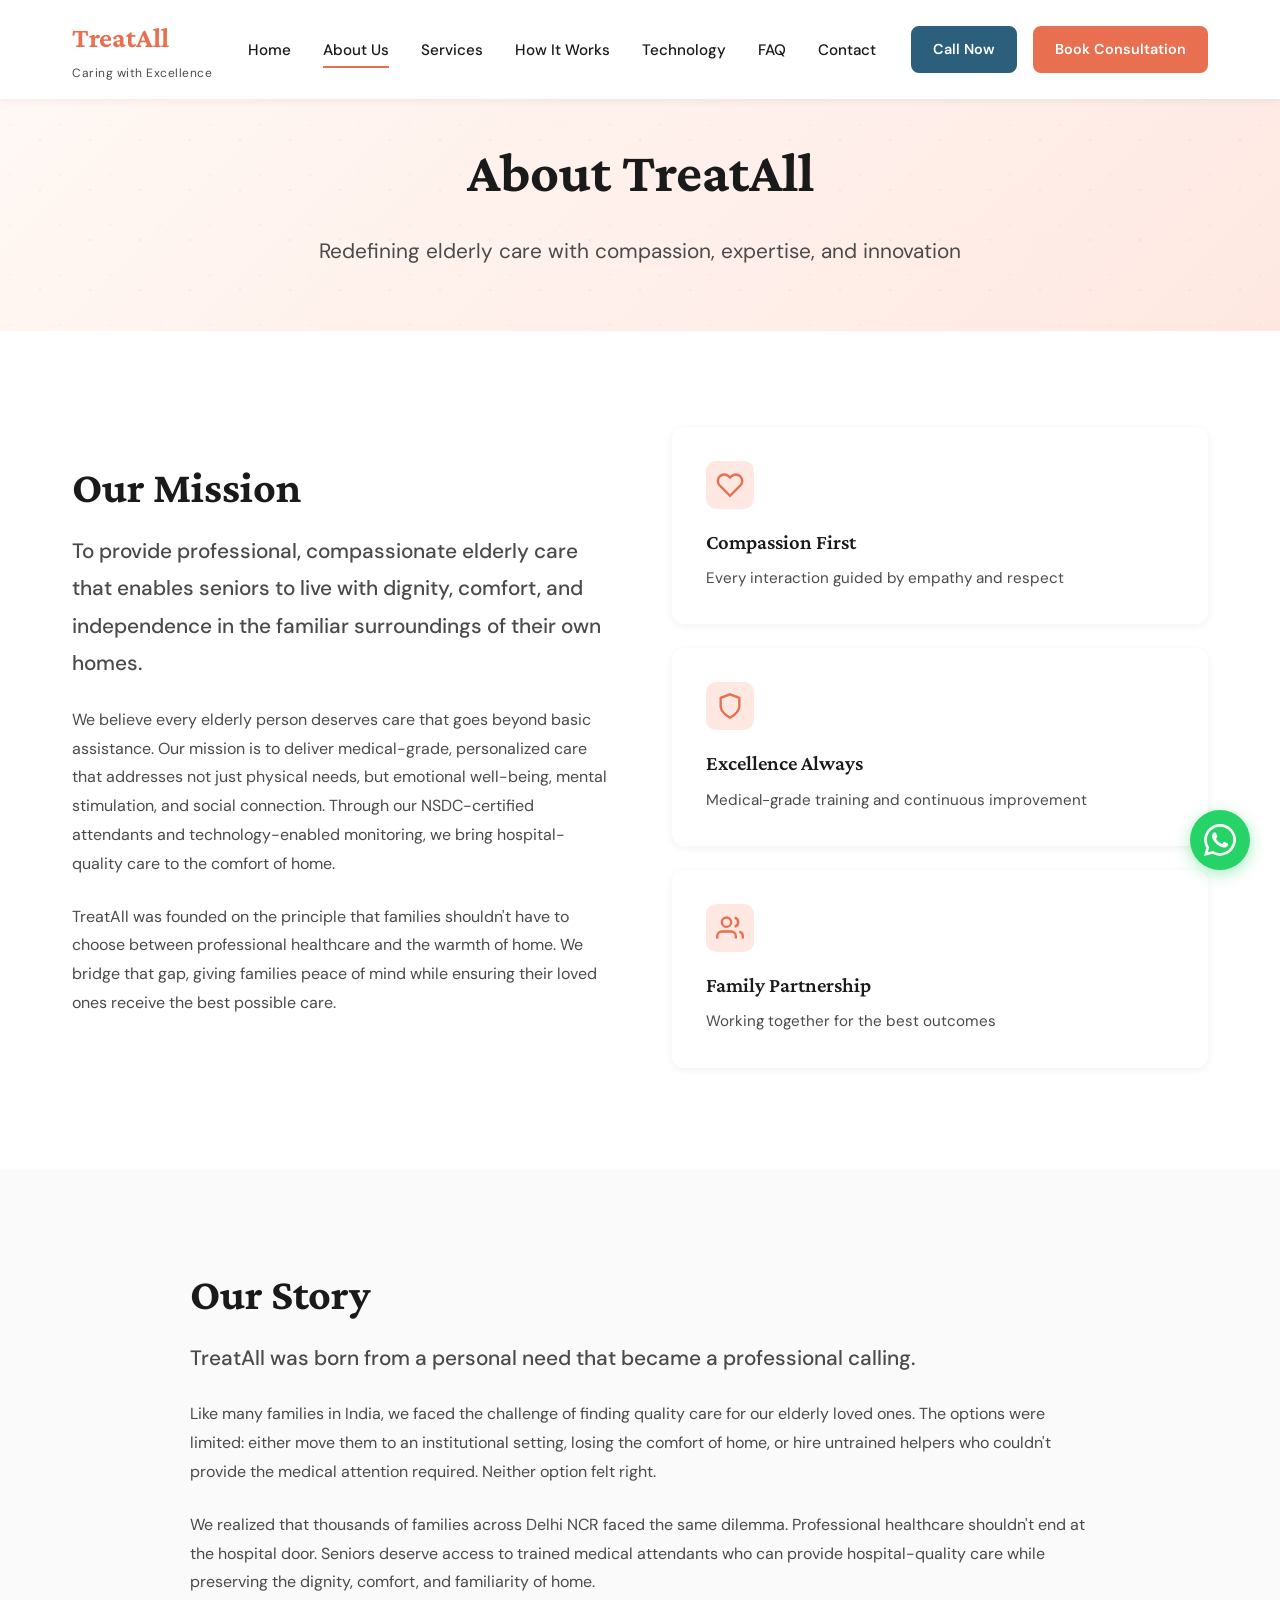
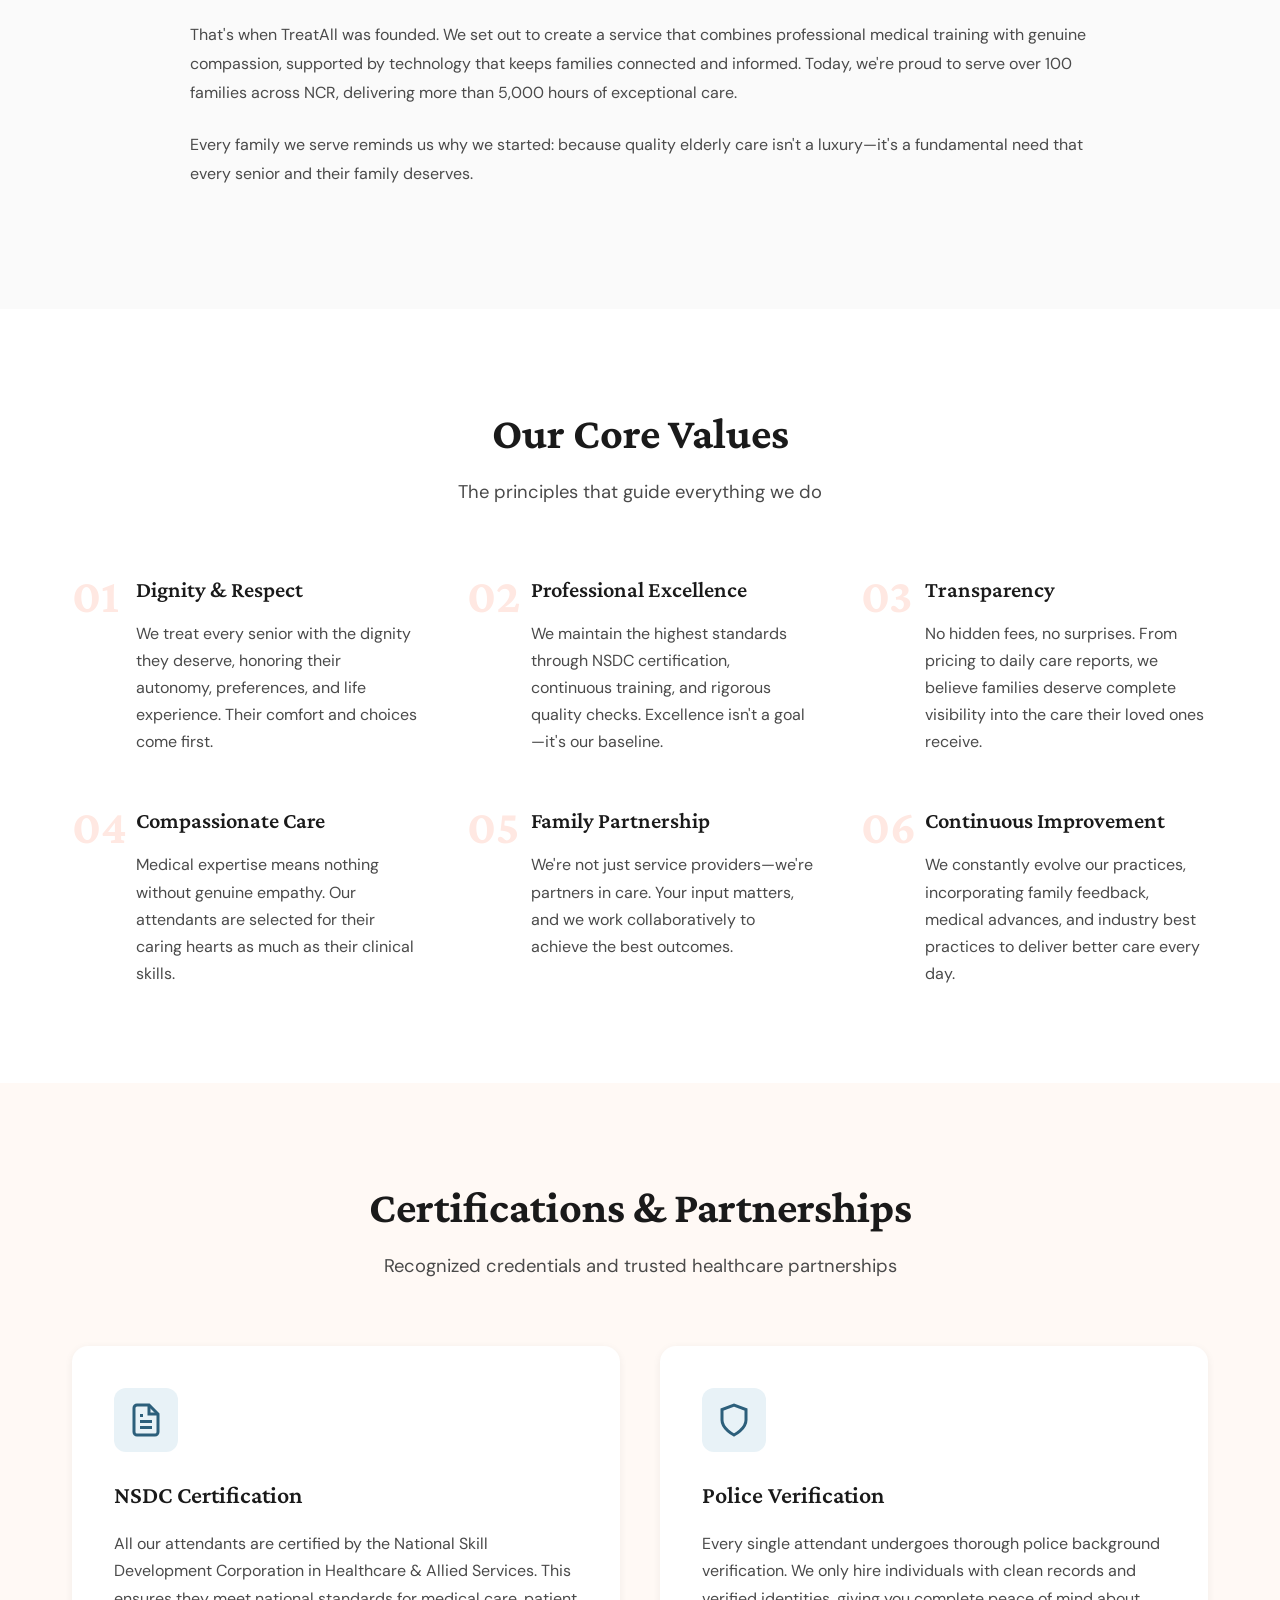
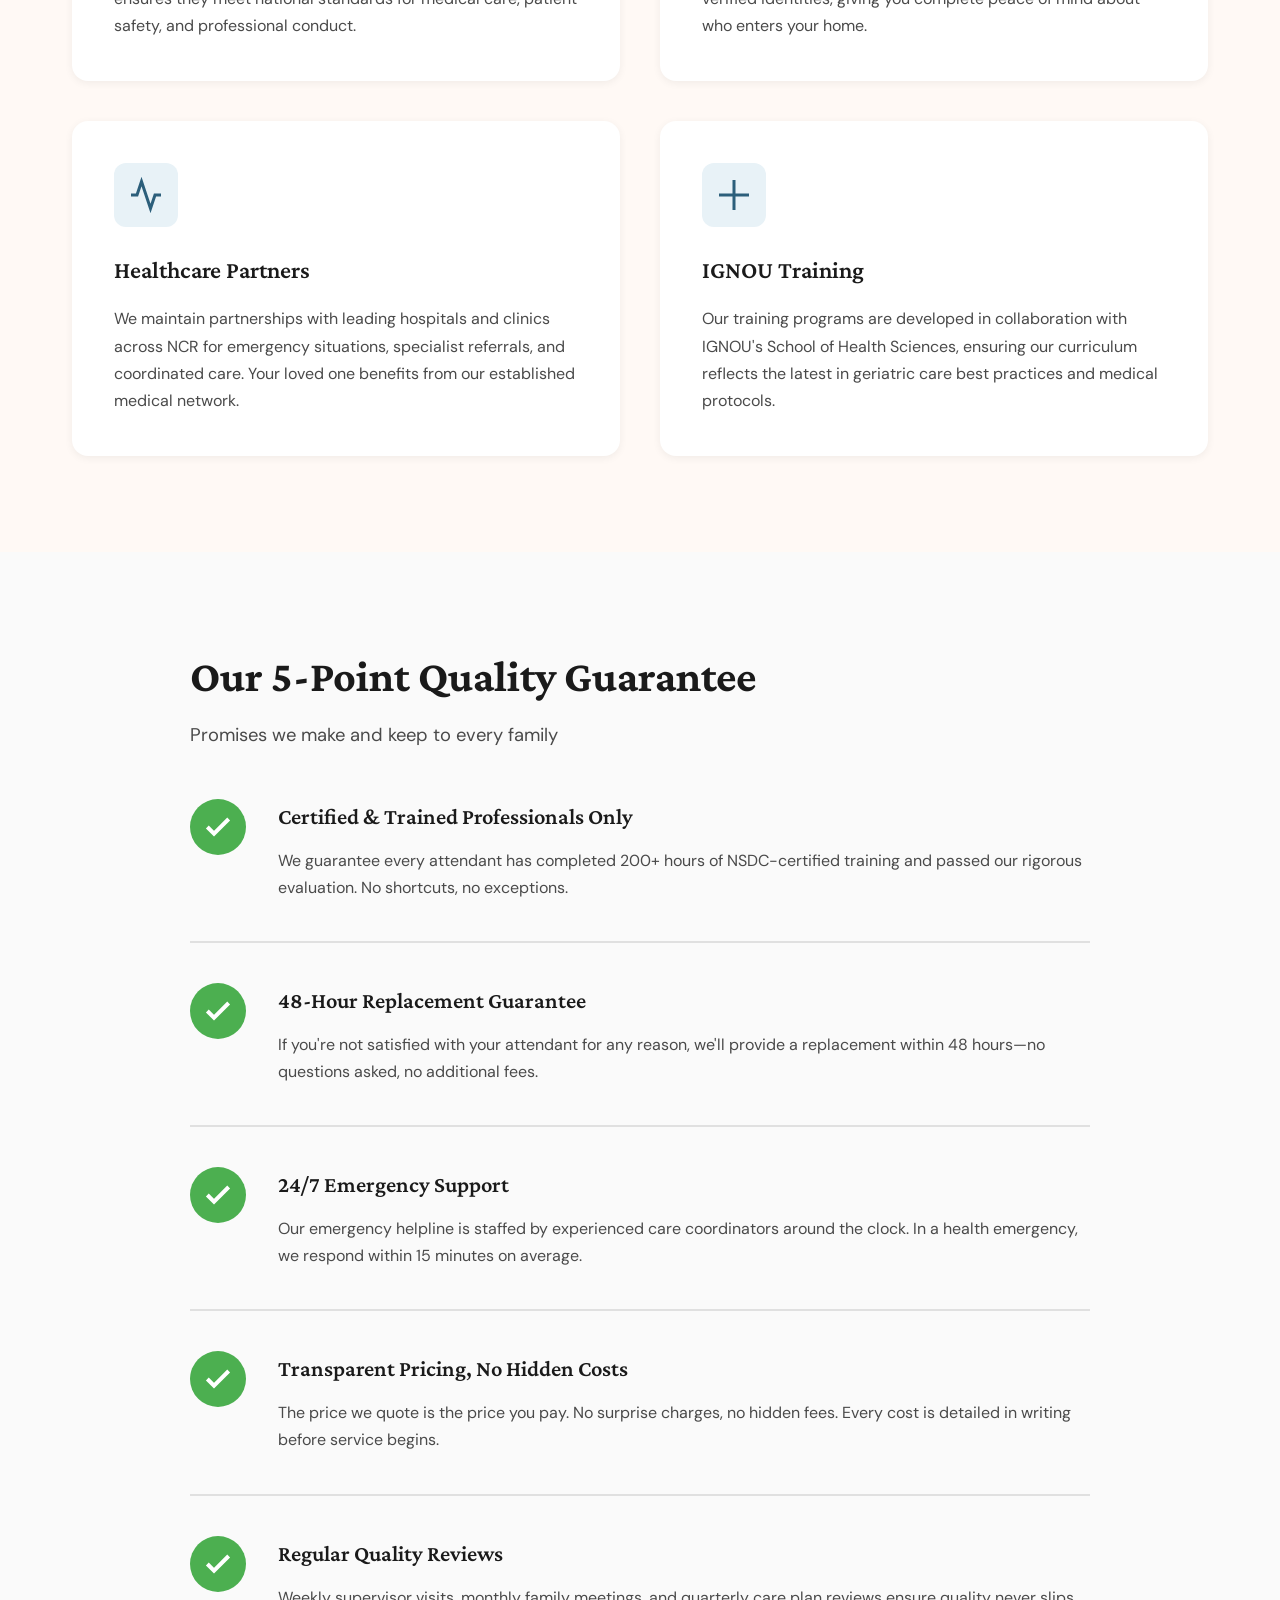
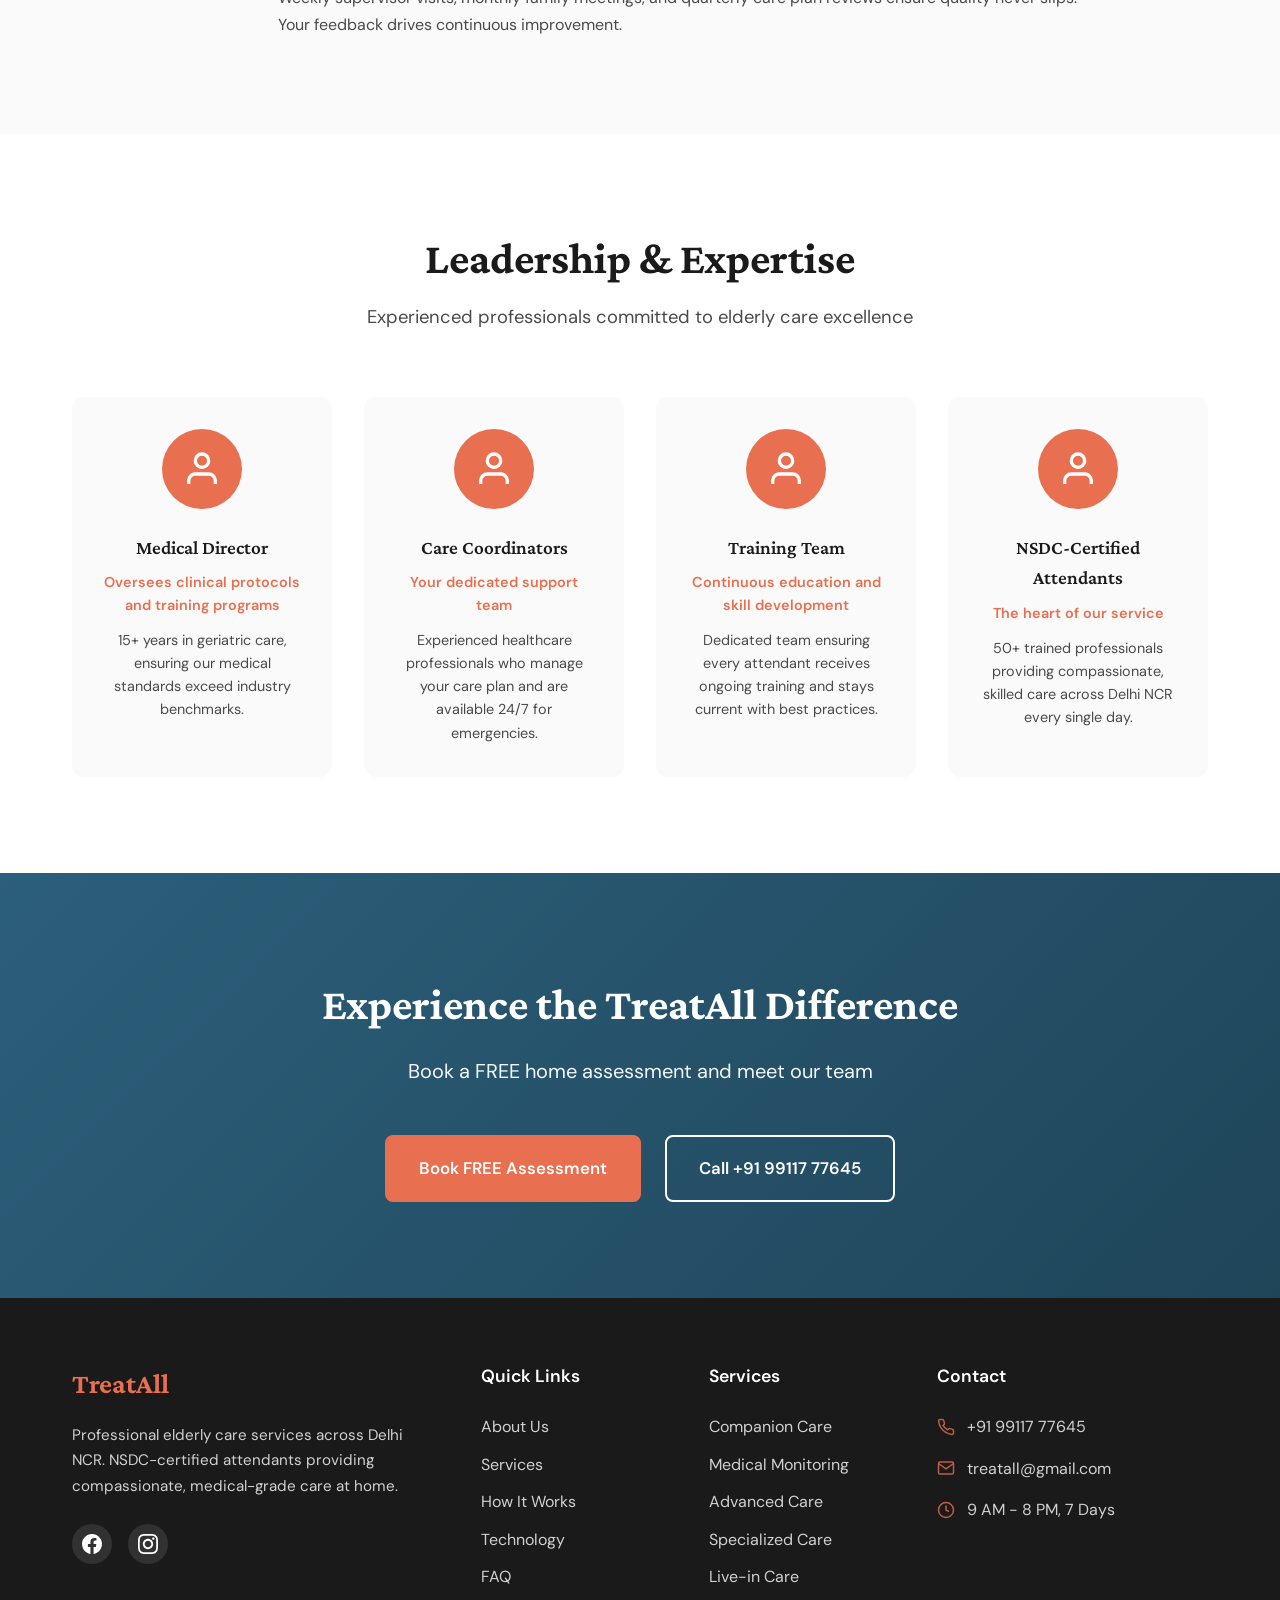
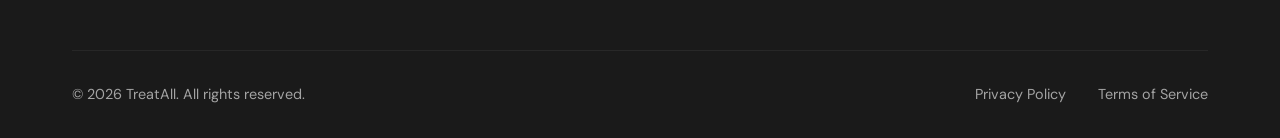
==== about.html @ 017a84cc "Add files via upload" ====
<!DOCTYPE html>
<html lang="en">
<head>
    <meta charset="UTF-8">
    <meta name="viewport" content="width=device-width, initial-scale=1.0">
    <title>About Us - TreatAll | Professional Elderly Care Services</title>
    <meta name="description" content="Learn about TreatAll's mission, values, and commitment to providing exceptional elderly care. NSDC-certified, police-verified staff with medical-grade training.">
    <link rel="preconnect" href="https://fonts.googleapis.com">
    <link rel="preconnect" href="https://fonts.gstatic.com" crossorigin>
    <link href="https://fonts.googleapis.com/css2?family=Crimson+Pro:wght@400;600;700&family=DM+Sans:wght@400;500;700&display=swap" rel="stylesheet">
    <link rel="stylesheet" href="styles.css">
</head>
<body>
    <!-- Navigation -->
    <nav class="navbar" id="navbar">
        <div class="container nav-container">
            <a href="index.html" class="logo">
                <span class="logo-text">TreatAll</span>
                <span class="logo-tagline">Caring with Excellence</span>
            </a>
            <button class="mobile-toggle" id="mobileToggle" aria-label="Toggle menu">
                <span></span>
                <span></span>
                <span></span>
            </button>
            <ul class="nav-menu" id="navMenu">
                <li><a href="index.html" class="nav-link">Home</a></li>
                <li><a href="about.html" class="nav-link active">About Us</a></li>
                <li><a href="services.html" class="nav-link">Services</a></li>
                <li><a href="how-it-works.html" class="nav-link">How It Works</a></li>
                <li><a href="technology.html" class="nav-link">Technology</a></li>
                <li><a href="faq.html" class="nav-link">FAQ</a></li>
                <li><a href="contact.html" class="nav-link">Contact</a></li>
            </ul>
            <div class="nav-cta">
                <a href="tel:+919911777645" class="btn btn-secondary btn-sm">Call Now</a>
                <a href="contact.html" class="btn btn-primary btn-sm">Book Consultation</a>
            </div>
        </div>
    </nav>

    <!-- Page Header -->
    <section class="page-header">
        <div class="container">
            <h1 class="page-title">About TreatAll</h1>
            <p class="page-subtitle">Redefining elderly care with compassion, expertise, and innovation</p>
        </div>
    </section>

    <!-- Mission & Vision Section -->
    <section class="section mission-section">
        <div class="container">
            <div class="content-grid">
                <div class="content-text">
                    <h2 class="section-title">Our Mission</h2>
                    <p class="lead-text">
                        To provide professional, compassionate elderly care that enables seniors to live with dignity, comfort, and independence in the familiar surroundings of their own homes.
                    </p>
                    <p>
                        We believe every elderly person deserves care that goes beyond basic assistance. Our mission is to deliver medical-grade, personalized care that addresses not just physical needs, but emotional well-being, mental stimulation, and social connection. Through our NSDC-certified attendants and technology-enabled monitoring, we bring hospital-quality care to the comfort of home.
                    </p>
                    <p>
                        TreatAll was founded on the principle that families shouldn't have to choose between professional healthcare and the warmth of home. We bridge that gap, giving families peace of mind while ensuring their loved ones receive the best possible care.
                    </p>
                </div>
                <div class="content-visual">
                    <div class="mission-card">
                        <div class="mission-icon">
                            <svg viewBox="0 0 24 24" fill="none" stroke="currentColor" stroke-width="2">
                                <path d="M20.84 4.61a5.5 5.5 0 00-7.78 0L12 5.67l-1.06-1.06a5.5 5.5 0 00-7.78 7.78l1.06 1.06L12 21.23l7.78-7.78 1.06-1.06a5.5 5.5 0 000-7.78z"></path>
                            </svg>
                        </div>
                        <h3>Compassion First</h3>
                        <p>Every interaction guided by empathy and respect</p>
                    </div>
                    <div class="mission-card">
                        <div class="mission-icon">
                            <svg viewBox="0 0 24 24" fill="none" stroke="currentColor" stroke-width="2">
                                <path d="M12 22s8-4 8-10V5l-8-3-8 3v7c0 6 8 10 8 10z"></path>
                            </svg>
                        </div>
                        <h3>Excellence Always</h3>
                        <p>Medical-grade training and continuous improvement</p>
                    </div>
                    <div class="mission-card">
                        <div class="mission-icon">
                            <svg viewBox="0 0 24 24" fill="none" stroke="currentColor" stroke-width="2">
                                <path d="M17 21v-2a4 4 0 00-4-4H5a4 4 0 00-4 4v2"></path>
                                <circle cx="9" cy="7" r="4"></circle>
                                <path d="M23 21v-2a4 4 0 00-3-3.87"></path>
                                <path d="M16 3.13a4 4 0 010 7.75"></path>
                            </svg>
                        </div>
                        <h3>Family Partnership</h3>
                        <p>Working together for the best outcomes</p>
                    </div>
                </div>
            </div>
        </div>
    </section>

    <!-- Our Story Section -->
    <section class="section story-section">
        <div class="container">
            <div class="story-content">
                <h2 class="section-title">Our Story</h2>
                <div class="story-text">
                    <p class="lead-text">
                        TreatAll was born from a personal need that became a professional calling.
                    </p>
                    <p>
                        Like many families in India, we faced the challenge of finding quality care for our elderly loved ones. The options were limited: either move them to an institutional setting, losing the comfort of home, or hire untrained helpers who couldn't provide the medical attention required. Neither option felt right.
                    </p>
                    <p>
                        We realized that thousands of families across Delhi NCR faced the same dilemma. Professional healthcare shouldn't end at the hospital door. Seniors deserve access to trained medical attendants who can provide hospital-quality care while preserving the dignity, comfort, and familiarity of home.
                    </p>
                    <p>
                        That's when TreatAll was founded. We set out to create a service that combines professional medical training with genuine compassion, supported by technology that keeps families connected and informed. Today, we're proud to serve over 100 families across NCR, delivering more than 5,000 hours of exceptional care.
                    </p>
                    <p>
                        Every family we serve reminds us why we started: because quality elderly care isn't a luxury—it's a fundamental need that every senior and their family deserves.
                    </p>
                </div>
            </div>
        </div>
    </section>

    <!-- Values Section -->
    <section class="section values-section">
        <div class="container">
            <div class="section-header">
                <h2 class="section-title">Our Core Values</h2>
                <p class="section-subtitle">The principles that guide everything we do</p>
            </div>
            <div class="values-grid">
                <div class="value-item">
                    <div class="value-number">01</div>
                    <h3 class="value-name">Dignity & Respect</h3>
                    <p class="value-desc">We treat every senior with the dignity they deserve, honoring their autonomy, preferences, and life experience. Their comfort and choices come first.</p>
                </div>
                <div class="value-item">
                    <div class="value-number">02</div>
                    <h3 class="value-name">Professional Excellence</h3>
                    <p class="value-desc">We maintain the highest standards through NSDC certification, continuous training, and rigorous quality checks. Excellence isn't a goal—it's our baseline.</p>
                </div>
                <div class="value-item">
                    <div class="value-number">03</div>
                    <h3 class="value-name">Transparency</h3>
                    <p class="value-desc">No hidden fees, no surprises. From pricing to daily care reports, we believe families deserve complete visibility into the care their loved ones receive.</p>
                </div>
                <div class="value-item">
                    <div class="value-number">04</div>
                    <h3 class="value-name">Compassionate Care</h3>
                    <p class="value-desc">Medical expertise means nothing without genuine empathy. Our attendants are selected for their caring hearts as much as their clinical skills.</p>
                </div>
                <div class="value-item">
                    <div class="value-number">05</div>
                    <h3 class="value-name">Family Partnership</h3>
                    <p class="value-desc">We're not just service providers—we're partners in care. Your input matters, and we work collaboratively to achieve the best outcomes.</p>
                </div>
                <div class="value-item">
                    <div class="value-number">06</div>
                    <h3 class="value-name">Continuous Improvement</h3>
                    <p class="value-desc">We constantly evolve our practices, incorporating family feedback, medical advances, and industry best practices to deliver better care every day.</p>
                </div>
            </div>
        </div>
    </section>

    <!-- Certifications & Partnerships -->
    <section class="section certifications-section">
        <div class="container">
            <div class="section-header">
                <h2 class="section-title">Certifications & Partnerships</h2>
                <p class="section-subtitle">Recognized credentials and trusted healthcare partnerships</p>
            </div>
            <div class="cert-grid">
                <div class="cert-card">
                    <div class="cert-icon">
                        <svg viewBox="0 0 24 24" fill="none" stroke="currentColor" stroke-width="2">
                            <path d="M14 2H6a2 2 0 00-2 2v16a2 2 0 002 2h12a2 2 0 002-2V8z"></path>
                            <polyline points="14 2 14 8 20 8"></polyline>
                            <line x1="16" y1="13" x2="8" y2="13"></line>
                            <line x1="16" y1="17" x2="8" y2="17"></line>
                            <polyline points="10 9 9 9 8 9"></polyline>
                        </svg>
                    </div>
                    <h3>NSDC Certification</h3>
                    <p>All our attendants are certified by the National Skill Development Corporation in Healthcare & Allied Services. This ensures they meet national standards for medical care, patient safety, and professional conduct.</p>
                </div>
                <div class="cert-card">
                    <div class="cert-icon">
                        <svg viewBox="0 0 24 24" fill="none" stroke="currentColor" stroke-width="2">
                            <path d="M12 22s8-4 8-10V5l-8-3-8 3v7c0 6 8 10 8 10z"></path>
                        </svg>
                    </div>
                    <h3>Police Verification</h3>
                    <p>Every single attendant undergoes thorough police background verification. We only hire individuals with clean records and verified identities, giving you complete peace of mind about who enters your home.</p>
                </div>
                <div class="cert-card">
                    <div class="cert-icon">
                        <svg viewBox="0 0 24 24" fill="none" stroke="currentColor" stroke-width="2">
                            <path d="M22 12h-4l-3 9L9 3l-3 9H2"></path>
                        </svg>
                    </div>
                    <h3>Healthcare Partners</h3>
                    <p>We maintain partnerships with leading hospitals and clinics across NCR for emergency situations, specialist referrals, and coordinated care. Your loved one benefits from our established medical network.</p>
                </div>
                <div class="cert-card">
                    <div class="cert-icon">
                        <svg viewBox="0 0 24 24" fill="none" stroke="currentColor" stroke-width="2">
                            <path d="M12 2v20M2 12h20"></path>
                        </svg>
                    </div>
                    <h3>IGNOU Training</h3>
                    <p>Our training programs are developed in collaboration with IGNOU's School of Health Sciences, ensuring our curriculum reflects the latest in geriatric care best practices and medical protocols.</p>
                </div>
            </div>
        </div>
    </section>

    <!-- Quality Promise Section -->
    <section class="section promise-section">
        <div class="container">
            <div class="promise-content">
                <h2 class="section-title">Our 5-Point Quality Guarantee</h2>
                <p class="section-subtitle">Promises we make and keep to every family</p>
                <div class="promise-list">
                    <div class="promise-item">
                        <div class="promise-check">
                            <svg viewBox="0 0 24 24" fill="none" stroke="currentColor" stroke-width="3">
                                <polyline points="20 6 9 17 4 12"></polyline>
                            </svg>
                        </div>
                        <div class="promise-text">
                            <h3>Certified & Trained Professionals Only</h3>
                            <p>We guarantee every attendant has completed 200+ hours of NSDC-certified training and passed our rigorous evaluation. No shortcuts, no exceptions.</p>
                        </div>
                    </div>
                    <div class="promise-item">
                        <div class="promise-check">
                            <svg viewBox="0 0 24 24" fill="none" stroke="currentColor" stroke-width="3">
                                <polyline points="20 6 9 17 4 12"></polyline>
                            </svg>
                        </div>
                        <div class="promise-text">
                            <h3>48-Hour Replacement Guarantee</h3>
                            <p>If you're not satisfied with your attendant for any reason, we'll provide a replacement within 48 hours—no questions asked, no additional fees.</p>
                        </div>
                    </div>
                    <div class="promise-item">
                        <div class="promise-check">
                            <svg viewBox="0 0 24 24" fill="none" stroke="currentColor" stroke-width="3">
                                <polyline points="20 6 9 17 4 12"></polyline>
                            </svg>
                        </div>
                        <div class="promise-text">
                            <h3>24/7 Emergency Support</h3>
                            <p>Our emergency helpline is staffed by experienced care coordinators around the clock. In a health emergency, we respond within 15 minutes on average.</p>
                        </div>
                    </div>
                    <div class="promise-item">
                        <div class="promise-check">
                            <svg viewBox="0 0 24 24" fill="none" stroke="currentColor" stroke-width="3">
                                <polyline points="20 6 9 17 4 12"></polyline>
                            </svg>
                        </div>
                        <div class="promise-text">
                            <h3>Transparent Pricing, No Hidden Costs</h3>
                            <p>The price we quote is the price you pay. No surprise charges, no hidden fees. Every cost is detailed in writing before service begins.</p>
                        </div>
                    </div>
                    <div class="promise-item">
                        <div class="promise-check">
                            <svg viewBox="0 0 24 24" fill="none" stroke="currentColor" stroke-width="3">
                                <polyline points="20 6 9 17 4 12"></polyline>
                            </svg>
                        </div>
                        <div class="promise-text">
                            <h3>Regular Quality Reviews</h3>
                            <p>Weekly supervisor visits, monthly family meetings, and quarterly care plan reviews ensure quality never slips. Your feedback drives continuous improvement.</p>
                        </div>
                    </div>
                </div>
            </div>
        </div>
    </section>

    <!-- Team Section -->
    <section class="section team-section">
        <div class="container">
            <div class="section-header">
                <h2 class="section-title">Leadership & Expertise</h2>
                <p class="section-subtitle">Experienced professionals committed to elderly care excellence</p>
            </div>
            <div class="team-grid">
                <div class="team-card">
                    <div class="team-avatar">
                        <svg viewBox="0 0 24 24" fill="none" stroke="currentColor" stroke-width="2">
                            <path d="M20 21v-2a4 4 0 00-4-4H8a4 4 0 00-4 4v2"></path>
                            <circle cx="12" cy="7" r="4"></circle>
                        </svg>
                    </div>
                    <h3 class="team-name">Medical Director</h3>
                    <p class="team-role">Oversees clinical protocols and training programs</p>
                    <p class="team-desc">15+ years in geriatric care, ensuring our medical standards exceed industry benchmarks.</p>
                </div>
                <div class="team-card">
                    <div class="team-avatar">
                        <svg viewBox="0 0 24 24" fill="none" stroke="currentColor" stroke-width="2">
                            <path d="M20 21v-2a4 4 0 00-4-4H8a4 4 0 00-4 4v2"></path>
                            <circle cx="12" cy="7" r="4"></circle>
                        </svg>
                    </div>
                    <h3 class="team-name">Care Coordinators</h3>
                    <p class="team-role">Your dedicated support team</p>
                    <p class="team-desc">Experienced healthcare professionals who manage your care plan and are available 24/7 for emergencies.</p>
                </div>
                <div class="team-card">
                    <div class="team-avatar">
                        <svg viewBox="0 0 24 24" fill="none" stroke="currentColor" stroke-width="2">
                            <path d="M20 21v-2a4 4 0 00-4-4H8a4 4 0 00-4 4v2"></path>
                            <circle cx="12" cy="7" r="4"></circle>
                        </svg>
                    </div>
                    <h3 class="team-name">Training Team</h3>
                    <p class="team-role">Continuous education and skill development</p>
                    <p class="team-desc">Dedicated team ensuring every attendant receives ongoing training and stays current with best practices.</p>
                </div>
                <div class="team-card">
                    <div class="team-avatar">
                        <svg viewBox="0 0 24 24" fill="none" stroke="currentColor" stroke-width="2">
                            <path d="M20 21v-2a4 4 0 00-4-4H8a4 4 0 00-4 4v2"></path>
                            <circle cx="12" cy="7" r="4"></circle>
                        </svg>
                    </div>
                    <h3 class="team-name">NSDC-Certified Attendants</h3>
                    <p class="team-role">The heart of our service</p>
                    <p class="team-desc">50+ trained professionals providing compassionate, skilled care across Delhi NCR every single day.</p>
                </div>
            </div>
        </div>
    </section>

    <!-- CTA Section -->
    <section class="section cta-section">
        <div class="container">
            <div class="cta-content">
                <h2 class="cta-title">Experience the TreatAll Difference</h2>
                <p class="cta-subtitle">Book a FREE home assessment and meet our team</p>
                <div class="cta-buttons">
                    <a href="contact.html" class="btn btn-primary btn-lg">Book FREE Assessment</a>
                    <a href="tel:+919911777645" class="btn btn-outline btn-lg" style="border-color: white; color: white;">Call +91 99117 77645</a>
                </div>
            </div>
        </div>
    </section>

    <!-- Footer -->
    <footer class="footer">
        <div class="container">
            <div class="footer-content">
                <div class="footer-col">
                    <h3 class="footer-title">TreatAll</h3>
                    <p class="footer-description">Professional elderly care services across Delhi NCR. NSDC-certified attendants providing compassionate, medical-grade care at home.</p>
                    <div class="footer-social">
                        <a href="#" class="social-link" aria-label="Facebook">
                            <svg viewBox="0 0 24 24" fill="currentColor">
                                <path d="M24 12.073c0-6.627-5.373-12-12-12s-12 5.373-12 12c0 5.99 4.388 10.954 10.125 11.854v-8.385H7.078v-3.47h3.047V9.43c0-3.007 1.792-4.669 4.533-4.669 1.312 0 2.686.235 2.686.235v2.953H15.83c-1.491 0-1.956.925-1.956 1.874v2.25h3.328l-.532 3.47h-2.796v8.385C19.612 23.027 24 18.062 24 12.073z"/>
                            </svg>
                        </a>
                        <a href="#" class="social-link" aria-label="Instagram">
                            <svg viewBox="0 0 24 24" fill="currentColor">
                                <path d="M12 0C8.74 0 8.333.015 7.053.072 5.775.132 4.905.333 4.14.63c-.789.306-1.459.717-2.126 1.384S.935 3.35.63 4.14C.333 4.905.131 5.775.072 7.053.012 8.333 0 8.74 0 12s.015 3.667.072 4.947c.06 1.277.261 2.148.558 2.913.306.788.717 1.459 1.384 2.126.667.666 1.336 1.079 2.126 1.384.766.296 1.636.499 2.913.558C8.333 23.988 8.74 24 12 24s3.667-.015 4.947-.072c1.277-.06 2.148-.262 2.913-.558.788-.306 1.459-.718 2.126-1.384.666-.667 1.079-1.335 1.384-2.126.296-.765.499-1.636.558-2.913.06-1.28.072-1.687.072-4.947s-.015-3.667-.072-4.947c-.06-1.277-.262-2.149-.558-2.913-.306-.789-.718-1.459-1.384-2.126C21.319 1.347 20.651.935 19.86.63c-.765-.297-1.636-.499-2.913-.558C15.667.012 15.26 0 12 0zm0 2.16c3.203 0 3.585.016 4.85.071 1.17.055 1.805.249 2.227.415.562.217.96.477 1.382.896.419.42.679.819.896 1.381.164.422.36 1.057.413 2.227.057 1.266.07 1.646.07 4.85s-.015 3.585-.074 4.85c-.061 1.17-.256 1.805-.421 2.227-.224.562-.479.96-.899 1.382-.419.419-.824.679-1.38.896-.42.164-1.065.36-2.235.413-1.274.057-1.649.07-4.859.07-3.211 0-3.586-.015-4.859-.074-1.171-.061-1.816-.256-2.236-.421-.569-.224-.96-.479-1.379-.899-.421-.419-.69-.824-.9-1.38-.165-.42-.359-1.065-.42-2.235-.045-1.26-.061-1.649-.061-4.844 0-3.196.016-3.586.061-4.861.061-1.17.255-1.814.42-2.234.21-.57.479-.96.9-1.381.419-.419.81-.689 1.379-.898.42-.166 1.051-.361 2.221-.421 1.275-.045 1.65-.06 4.859-.06l.045.03zm0 3.678c-3.405 0-6.162 2.76-6.162 6.162 0 3.405 2.76 6.162 6.162 6.162 3.405 0 6.162-2.76 6.162-6.162 0-3.405-2.76-6.162-6.162-6.162zM12 16c-2.21 0-4-1.79-4-4s1.79-4 4-4 4 1.79 4 4-1.79 4-4 4zm7.846-10.405c0 .795-.646 1.44-1.44 1.44-.795 0-1.44-.646-1.44-1.44 0-.794.646-1.439 1.44-1.439.793-.001 1.44.645 1.44 1.439z"/>
                            </svg>
                        </a>
                    </div>
                </div>
                <div class="footer-col">
                    <h4 class="footer-heading">Quick Links</h4>
                    <ul class="footer-links">
                        <li><a href="about.html">About Us</a></li>
                        <li><a href="services.html">Services</a></li>
                        <li><a href="how-it-works.html">How It Works</a></li>
                        <li><a href="technology.html">Technology</a></li>
                        <li><a href="faq.html">FAQ</a></li>
                    </ul>
                </div>
                <div class="footer-col">
                    <h4 class="footer-heading">Services</h4>
                    <ul class="footer-links">
                        <li><a href="services.html#companion">Companion Care</a></li>
                        <li><a href="services.html#medical">Medical Monitoring</a></li>
                        <li><a href="services.html#advanced">Advanced Care</a></li>
                        <li><a href="services.html#specialized">Specialized Care</a></li>
                        <li><a href="services.html#live-in">Live-in Care</a></li>
                    </ul>
                </div>
                <div class="footer-col">
                    <h4 class="footer-heading">Contact</h4>
                    <ul class="footer-contact">
                        <li>
                            <svg viewBox="0 0 24 24" fill="none" stroke="currentColor" stroke-width="2">
                                <path d="M22 16.92v3a2 2 0 01-2.18 2 19.79 19.79 0 01-8.63-3.07 19.5 19.5 0 01-6-6 19.79 19.79 0 01-3.07-8.67A2 2 0 014.11 2h3a2 2 0 012 1.72 12.84 12.84 0 00.7 2.81 2 2 0 01-.45 2.11L8.09 9.91a16 16 0 006 6l1.27-1.27a2 2 0 012.11-.45 12.84 12.84 0 002.81.7A2 2 0 0122 16.92z"></path>
                            </svg>
                            <a href="tel:+919911777645">+91 99117 77645</a>
                        </li>
                        <li>
                            <svg viewBox="0 0 24 24" fill="none" stroke="currentColor" stroke-width="2">
                                <path d="M4 4h16c1.1 0 2 .9 2 2v12c0 1.1-.9 2-2 2H4c-1.1 0-2-.9-2-2V6c0-1.1.9-2 2-2z"></path>
                                <polyline points="22,6 12,13 2,6"></polyline>
                            </svg>
                            <a href="mailto:treatall@gmail.com">treatall@gmail.com</a>
                        </li>
                        <li>
                            <svg viewBox="0 0 24 24" fill="none" stroke="currentColor" stroke-width="2">
                                <circle cx="12" cy="12" r="10"></circle>
                                <polyline points="12 6 12 12 16 14"></polyline>
                            </svg>
                            <span>9 AM - 8 PM, 7 Days</span>
                        </li>
                    </ul>
                </div>
            </div>
            <div class="footer-bottom">
                <p>&copy; 2026 TreatAll. All rights reserved.</p>
                <div class="footer-legal">
                    <a href="#">Privacy Policy</a>
                    <a href="#">Terms of Service</a>
                </div>
            </div>
        </div>
    </footer>

    <!-- WhatsApp Float Button -->
    <a href="https://wa.me/919911777645" class="whatsapp-float" target="_blank" aria-label="Chat on WhatsApp">
        <svg viewBox="0 0 24 24" fill="currentColor">
            <path d="M17.472 14.382c-.297-.149-1.758-.867-2.03-.967-.273-.099-.471-.148-.67.15-.197.297-.767.966-.94 1.164-.173.199-.347.223-.644.075-.297-.15-1.255-.463-2.39-1.475-.883-.788-1.48-1.761-1.653-2.059-.173-.297-.018-.458.13-.606.134-.133.298-.347.446-.52.149-.174.198-.298.298-.497.099-.198.05-.371-.025-.52-.075-.149-.669-1.612-.916-2.207-.242-.579-.487-.5-.669-.51-.173-.008-.371-.01-.57-.01-.198 0-.52.074-.792.372-.272.297-1.04 1.016-1.04 2.479 0 1.462 1.065 2.875 1.213 3.074.149.198 2.096 3.2 5.077 4.487.709.306 1.262.489 1.694.625.712.227 1.36.195 1.871.118.571-.085 1.758-.719 2.006-1.413.248-.694.248-1.289.173-1.413-.074-.124-.272-.198-.57-.347m-5.421 7.403h-.004a9.87 9.87 0 01-5.031-1.378l-.361-.214-3.741.982.998-3.648-.235-.374a9.86 9.86 0 01-1.51-5.26c.001-5.45 4.436-9.884 9.888-9.884 2.64 0 5.122 1.03 6.988 2.898a9.825 9.825 0 012.893 6.994c-.003 5.45-4.437 9.884-9.885 9.884m8.413-18.297A11.815 11.815 0 0012.05 0C5.495 0 .16 5.335.157 11.892c0 2.096.547 4.142 1.588 5.945L.057 24l6.305-1.654a11.882 11.882 0 005.683 1.448h.005c6.554 0 11.89-5.335 11.893-11.893a11.821 11.821 0 00-3.48-8.413Z"/>
        </svg>
    </a>

    <script src="script.js"></script>
</body>
</html>
---- styles.css ----
:root {
    /* Color Palette - Warm, trustworthy, medical */
    --primary: #E86F4F;
    --primary-dark: #D35A3A;
    --primary-light: #FFE8E2;
    --secondary: #2C5F7B;
    --secondary-dark: #1F4559;
    --secondary-light: #E8F2F7;
    --accent: #F8B14F;
    --success: #4CAF50;
    --whatsapp: #25D366;
    
    /* Neutrals */
    --text-primary: #1a1a1a;
    --text-secondary: #4a4a4a;
    --text-light: #6b6b6b;
    --bg-white: #ffffff;
    --bg-light: #fafafa;
    --bg-cream: #FFF9F5;
    --border: #e0e0e0;
    
    /* Typography */
    --font-display: 'Crimson Pro', serif;
    --font-body: 'DM Sans', sans-serif;
    
    /* Spacing */
    --section-padding: 6rem 0;
    --container-padding: 2rem;
    
    /* Effects */
    --shadow-sm: 0 2px 8px rgba(0, 0, 0, 0.06);
    --shadow-md: 0 4px 16px rgba(0, 0, 0, 0.1);
    --shadow-lg: 0 8px 32px rgba(0, 0, 0, 0.12);
    --transition: all 0.3s cubic-bezier(0.4, 0, 0.2, 1);
}

* {
    margin: 0;
    padding: 0;
    box-sizing: border-box;
}

html {
    scroll-behavior: smooth;
}

body {
    font-family: var(--font-body);
    color: var(--text-primary);
    line-height: 1.6;
    background: var(--bg-white);
    overflow-x: hidden;
}

.container {
    max-width: 1200px;
    margin: 0 auto;
    padding: 0 var(--container-padding);
}

img {
    max-width: 100%;
    height: auto;
    display: block;
}

a {
    text-decoration: none;
    color: inherit;
    transition: var(--transition);
}

/* Navigation */
.navbar {
    position: fixed;
    top: 0;
    left: 0;
    right: 0;
    background: var(--bg-white);
    box-shadow: var(--shadow-sm);
    z-index: 1000;
    transition: var(--transition);
}

.navbar.scrolled {
    box-shadow: var(--shadow-md);
}

.nav-container {
    display: flex;
    align-items: center;
    justify-content: space-between;
    padding: 1rem 2rem;
}

.logo {
    display: flex;
    flex-direction: column;
    gap: 0.2rem;
}

.logo-text {
    font-family: var(--font-display);
    font-size: 1.75rem;
    font-weight: 700;
    color: var(--primary);
}

.logo-tagline {
    font-size: 0.75rem;
    color: var(--text-secondary);
    letter-spacing: 0.5px;
}

.nav-menu {
    display: flex;
    list-style: none;
    gap: 2rem;
    align-items: center;
}

.nav-link {
    font-size: 0.95rem;
    font-weight: 500;
    color: var(--text-primary);
    position: relative;
    padding: 0.5rem 0;
}

.nav-link::after {
    content: '';
    position: absolute;
    bottom: 0;
    left: 0;
    width: 0;
    height: 2px;
    background: var(--primary);
    transition: var(--transition);
}

.nav-link:hover::after,
.nav-link.active::after {
    width: 100%;
}

.nav-cta {
    display: flex;
    gap: 1rem;
}

.mobile-toggle {
    display: none;
    flex-direction: column;
    gap: 5px;
    background: none;
    border: none;
    cursor: pointer;
    padding: 0.5rem;
}

.mobile-toggle span {
    width: 25px;
    height: 3px;
    background: var(--text-primary);
    border-radius: 2px;
    transition: var(--transition);
}

/* Hero Section */
.hero {
    position: relative;
    min-height: 90vh;
    display: flex;
    align-items: center;
    padding-top: 5rem;
    background: linear-gradient(135deg, var(--bg-cream) 0%, var(--primary-light) 100%);
    overflow: hidden;
}

.hero-background {
    position: absolute;
    top: 0;
    left: 0;
    right: 0;
    bottom: 0;
    opacity: 0.05;
    background-image: 
        radial-gradient(circle at 20% 50%, var(--primary) 1px, transparent 1px),
        radial-gradient(circle at 80% 80%, var(--secondary) 1px, transparent 1px);
    background-size: 50px 50px;
    animation: float 20s ease-in-out infinite;
}

@keyframes float {
    0%, 100% { transform: translateY(0) rotate(0deg); }
    50% { transform: translateY(-20px) rotate(2deg); }
}

.hero-container {
    position: relative;
    z-index: 1;
}

.hero-content {
    max-width: 800px;
    animation: fadeInUp 0.8s ease-out;
}

@keyframes fadeInUp {
    from {
        opacity: 0;
        transform: translateY(30px);
    }
    to {
        opacity: 1;
        transform: translateY(0);
    }
}

.hero-title {
    font-family: var(--font-display);
    font-size: 3.5rem;
    font-weight: 700;
    line-height: 1.2;
    color: var(--text-primary);
    margin-bottom: 1.5rem;
}

.hero-highlight {
    color: var(--primary);
    display: block;
}

.hero-subtitle {
    font-size: 1.1rem;
    color: var(--text-secondary);
    margin-bottom: 2.5rem;
    line-height: 1.8;
}

.hero-cta {
    display: flex;
    gap: 1rem;
    flex-wrap: wrap;
}

/* Trust Banner */
.trust-banner {
    background: var(--bg-white);
    padding: 1.5rem 0;
    box-shadow: var(--shadow-sm);
}

.trust-items {
    display: grid;
    grid-template-columns: repeat(4, 1fr);
    gap: 2rem;
}

.trust-item {
    display: flex;
    align-items: center;
    gap: 0.75rem;
    justify-content: center;
}

.trust-icon {
    width: 24px;
    height: 24px;
    color: var(--primary);
    flex-shrink: 0;
}

.trust-item span {
    font-size: 0.9rem;
    font-weight: 600;
    color: var(--text-primary);
}

/* Buttons */
.btn {
    display: inline-flex;
    align-items: center;
    gap: 0.5rem;
    padding: 0.875rem 1.75rem;
    font-family: var(--font-body);
    font-size: 1rem;
    font-weight: 600;
    border-radius: 8px;
    border: 2px solid transparent;
    cursor: pointer;
    transition: var(--transition);
    text-align: center;
    white-space: nowrap;
}

.btn-icon {
    width: 20px;
    height: 20px;
}

.btn-primary {
    background: var(--primary);
    color: white;
    border-color: var(--primary);
}

.btn-primary:hover {
    background: var(--primary-dark);
    border-color: var(--primary-dark);
    transform: translateY(-2px);
    box-shadow: var(--shadow-md);
}

.btn-secondary {
    background: var(--secondary);
    color: white;
    border-color: var(--secondary);
}

.btn-secondary:hover {
    background: var(--secondary-dark);
    border-color: var(--secondary-dark);
    transform: translateY(-2px);
    box-shadow: var(--shadow-md);
}

.btn-outline {
    background: transparent;
    color: var(--primary);
    border-color: var(--primary);
}

.btn-outline:hover {
    background: var(--primary);
    color: white;
}

.btn-whatsapp {
    background: var(--whatsapp);
    color: white;
    border-color: var(--whatsapp);
}

.btn-whatsapp:hover {
    background: #1fa855;
    border-color: #1fa855;
    transform: translateY(-2px);
    box-shadow: var(--shadow-md);
}

.btn-lg {
    padding: 1.125rem 2rem;
    font-size: 1.05rem;
}

.btn-sm {
    padding: 0.625rem 1.25rem;
    font-size: 0.9rem;
}

.btn-block {
    width: 100%;
    justify-content: center;
}

/* Sections */
.section {
    padding: var(--section-padding);
}

.section-header {
    text-align: center;
    max-width: 700px;
    margin: 0 auto 4rem;
}

.section-title {
    font-family: var(--font-display);
    font-size: 2.75rem;
    font-weight: 700;
    color: var(--text-primary);
    margin-bottom: 1rem;
    line-height: 1.3;
}

.section-title.center {
    text-align: center;
}

.section-subtitle {
    font-size: 1.15rem;
    color: var(--text-secondary);
}

/* Value Section */
.value-section {
    background: var(--bg-white);
}

.value-grid {
    display: grid;
    grid-template-columns: repeat(2, 1fr);
    gap: 2.5rem;
}

.value-card {
    padding: 2.5rem;
    background: var(--bg-cream);
    border-radius: 16px;
    transition: var(--transition);
    border: 2px solid transparent;
}

.value-card:hover {
    transform: translateY(-8px);
    box-shadow: var(--shadow-lg);
    border-color: var(--primary-light);
}

.value-icon {
    width: 56px;
    height: 56px;
    background: var(--primary);
    border-radius: 12px;
    display: flex;
    align-items: center;
    justify-content: center;
    margin-bottom: 1.5rem;
}

.value-icon svg {
    width: 32px;
    height: 32px;
    color: white;
}

.value-title {
    font-family: var(--font-display);
    font-size: 1.5rem;
    font-weight: 600;
    color: var(--text-primary);
    margin-bottom: 1rem;
}

.value-description {
    color: var(--text-secondary);
    line-height: 1.7;
}

/* Packages Section */
.packages-section {
    background: var(--bg-light);
}

.packages-grid {
    display: grid;
    grid-template-columns: repeat(3, 1fr);
    gap: 2rem;
    margin-bottom: 3rem;
}

.package-card {
    background: var(--bg-white);
    border-radius: 16px;
    padding: 2.5rem;
    box-shadow: var(--shadow-sm);
    transition: var(--transition);
    border: 2px solid var(--border);
    position: relative;
}

.package-card:hover {
    transform: translateY(-8px);
    box-shadow: var(--shadow-lg);
}

.package-featured {
    border-color: var(--primary);
    transform: scale(1.05);
}

.package-featured:hover {
    transform: scale(1.05) translateY(-8px);
}

.package-badge {
    position: absolute;
    top: -12px;
    left: 50%;
    transform: translateX(-50%);
    background: var(--primary);
    color: white;
    padding: 0.5rem 1.5rem;
    border-radius: 20px;
    font-size: 0.85rem;
    font-weight: 600;
}

.package-header {
    text-align: center;
    margin-bottom: 2rem;
    padding-bottom: 2rem;
    border-bottom: 2px solid var(--bg-light);
}

.package-name {
    font-family: var(--font-display);
    font-size: 1.75rem;
    font-weight: 600;
    color: var(--text-primary);
    margin-bottom: 1rem;
}

.package-price {
    display: flex;
    align-items: baseline;
    justify-content: center;
    gap: 0.25rem;
}

.price-amount {
    font-size: 2.5rem;
    font-weight: 700;
    color: var(--primary);
}

.price-period {
    font-size: 1rem;
    color: var(--text-secondary);
}

.package-features {
    list-style: none;
    margin-bottom: 2rem;
}

.package-features li {
    padding: 0.75rem 0;
    color: var(--text-secondary);
    position: relative;
    padding-left: 2rem;
}

.package-features li::before {
    content: '✓';
    position: absolute;
    left: 0;
    color: var(--success);
    font-weight: 700;
    font-size: 1.25rem;
}

.packages-footer {
    text-align: center;
}

/* Stats Section */
.stats-section {
    background: var(--secondary);
    color: white;
}

.stats-section .section-title {
    color: white;
}

.stats-grid {
    display: grid;
    grid-template-columns: repeat(4, 1fr);
    gap: 3rem;
    margin-top: 3rem;
}

.stat-card {
    text-align: center;
}

.stat-number {
    font-family: var(--font-display);
    font-size: 3.5rem;
    font-weight: 700;
    color: var(--accent);
    margin-bottom: 0.5rem;
}

.stat-label {
    font-size: 1.1rem;
    color: rgba(255, 255, 255, 0.9);
}

/* Testimonials Section */
.testimonials-section {
    background: var(--bg-cream);
}

.testimonials-slider {
    position: relative;
    max-width: 900px;
    margin: 0 auto 2rem;
}

.testimonial-card {
    display: none;
    background: var(--bg-white);
    padding: 3rem;
    border-radius: 16px;
    box-shadow: var(--shadow-md);
    animation: fadeIn 0.5s ease-in;
}

.testimonial-card.active {
    display: block;
}

@keyframes fadeIn {
    from { opacity: 0; }
    to { opacity: 1; }
}

.testimonial-quote {
    margin-bottom: 2rem;
    position: relative;
}

.quote-icon {
    width: 48px;
    height: 48px;
    color: var(--primary-light);
    margin-bottom: 1rem;
}

.testimonial-text {
    font-size: 1.25rem;
    line-height: 1.8;
    color: var(--text-primary);
    font-style: italic;
}

.testimonial-author {
    display: flex;
    align-items: center;
    gap: 1.5rem;
}

.author-avatar {
    width: 60px;
    height: 60px;
    border-radius: 50%;
    background: var(--primary);
    color: white;
    display: flex;
    align-items: center;
    justify-content: center;
    font-size: 1.25rem;
    font-weight: 700;
}

.author-name {
    font-size: 1.1rem;
    font-weight: 600;
    color: var(--text-primary);
    margin-bottom: 0.25rem;
}

.author-location {
    font-size: 0.95rem;
    color: var(--text-secondary);
}

.testimonial-controls {
    display: flex;
    align-items: center;
    justify-content: center;
    gap: 2rem;
}

.testimonial-btn {
    background: var(--bg-white);
    border: 2px solid var(--border);
    border-radius: 50%;
    width: 48px;
    height: 48px;
    display: flex;
    align-items: center;
    justify-content: center;
    cursor: pointer;
    transition: var(--transition);
}

.testimonial-btn:hover {
    border-color: var(--primary);
    background: var(--primary-light);
}

.testimonial-btn svg {
    width: 24px;
    height: 24px;
    color: var(--text-primary);
}

.testimonial-dots {
    display: flex;
    gap: 0.75rem;
}

.dot {
    width: 12px;
    height: 12px;
    border-radius: 50%;
    background: var(--border);
    border: none;
    cursor: pointer;
    transition: var(--transition);
}

.dot.active {
    background: var(--primary);
    width: 32px;
    border-radius: 6px;
}

/* Areas Section */
.areas-section {
    background: var(--bg-white);
}

.areas-grid {
    display: grid;
    grid-template-columns: repeat(auto-fit, minmax(250px, 1fr));
    gap: 2rem;
    margin-bottom: 2rem;
}

.area-card {
    text-align: center;
    padding: 2rem;
    background: var(--bg-light);
    border-radius: 12px;
    transition: var(--transition);
}

.area-card:hover {
    background: var(--primary-light);
    transform: translateY(-4px);
}

.area-icon {
    font-size: 2.5rem;
    margin-bottom: 1rem;
}

.area-name {
    font-family: var(--font-display);
    font-size: 1.3rem;
    font-weight: 600;
    color: var(--text-primary);
    margin-bottom: 0.5rem;
}

.area-details {
    font-size: 0.95rem;
    color: var(--text-secondary);
}

.areas-footer {
    text-align: center;
    padding-top: 2rem;
    border-top: 2px solid var(--border);
}

.areas-note {
    font-size: 1.1rem;
    color: var(--text-secondary);
}

.areas-note a {
    color: var(--primary);
    font-weight: 600;
}

/* Process Section */
.process-section {
    background: var(--bg-light);
}

.process-timeline {
    max-width: 800px;
    margin: 0 auto;
}

.process-step {
    display: flex;
    gap: 2rem;
    margin-bottom: 3rem;
    position: relative;
}

.process-step:not(:last-child)::after {
    content: '';
    position: absolute;
    left: 30px;
    top: 70px;
    width: 2px;
    height: calc(100% + 2rem);
    background: var(--border);
}

.step-number {
    width: 60px;
    height: 60px;
    background: var(--primary);
    color: white;
    border-radius: 50%;
    display: flex;
    align-items: center;
    justify-content: center;
    font-size: 1.5rem;
    font-weight: 700;
    flex-shrink: 0;
    position: relative;
    z-index: 1;
}

.step-content {
    flex: 1;
    padding-top: 0.5rem;
}

.step-title {
    font-family: var(--font-display);
    font-size: 1.4rem;
    font-weight: 600;
    color: var(--text-primary);
    margin-bottom: 0.75rem;
}

.step-description {
    color: var(--text-secondary);
    line-height: 1.7;
}

/* CTA Section */
.cta-section {
    background: linear-gradient(135deg, var(--secondary) 0%, var(--secondary-dark) 100%);
    color: white;
}

.cta-content {
    text-align: center;
    max-width: 800px;
    margin: 0 auto;
}

.cta-title {
    font-family: var(--font-display);
    font-size: 2.75rem;
    font-weight: 700;
    margin-bottom: 1rem;
}

.cta-subtitle {
    font-size: 1.25rem;
    margin-bottom: 3rem;
    opacity: 0.95;
}

.cta-contact {
    display: grid;
    grid-template-columns: repeat(3, 1fr);
    gap: 2rem;
    margin-bottom: 2rem;
}

.cta-item {
    background: rgba(255, 255, 255, 0.1);
    padding: 2rem;
    border-radius: 12px;
    display: flex;
    flex-direction: column;
    align-items: center;
    gap: 1rem;
    transition: var(--transition);
    border: 2px solid transparent;
}

.cta-item:hover {
    background: rgba(255, 255, 255, 0.15);
    border-color: rgba(255, 255, 255, 0.3);
    transform: translateY(-4px);
}

.cta-icon {
    width: 40px;
    height: 40px;
    color: var(--accent);
}

.cta-label {
    font-size: 0.9rem;
    opacity: 0.8;
    margin-bottom: 0.25rem;
}

.cta-value {
    font-size: 1.1rem;
    font-weight: 600;
}

.cta-hours {
    margin: 2rem 0;
    opacity: 0.9;
}

.cta-hours p {
    margin: 0.5rem 0;
}

/* Footer */
.footer {
    background: var(--text-primary);
    color: white;
    padding: 4rem 0 2rem;
}

.footer-content {
    display: grid;
    grid-template-columns: 2fr 1fr 1fr 1.5fr;
    gap: 3rem;
    margin-bottom: 3rem;
}

.footer-title {
    font-family: var(--font-display);
    font-size: 1.75rem;
    font-weight: 700;
    color: var(--primary);
    margin-bottom: 1rem;
}

.footer-description {
    font-size: 0.95rem;
    line-height: 1.7;
    opacity: 0.8;
    margin-bottom: 1.5rem;
}

.footer-social {
    display: flex;
    gap: 1rem;
}

.social-link {
    width: 40px;
    height: 40px;
    background: rgba(255, 255, 255, 0.1);
    border-radius: 50%;
    display: flex;
    align-items: center;
    justify-content: center;
    transition: var(--transition);
}

.social-link:hover {
    background: var(--primary);
    transform: translateY(-4px);
}

.social-link svg {
    width: 20px;
    height: 20px;
}

.footer-heading {
    font-size: 1.1rem;
    font-weight: 600;
    margin-bottom: 1.5rem;
}

.footer-links {
    list-style: none;
}

.footer-links li {
    margin-bottom: 0.75rem;
}

.footer-links a {
    opacity: 0.8;
    transition: var(--transition);
}

.footer-links a:hover {
    opacity: 1;
    color: var(--primary);
    padding-left: 5px;
}

.footer-contact {
    list-style: none;
}

.footer-contact li {
    display: flex;
    align-items: center;
    gap: 0.75rem;
    margin-bottom: 1rem;
    opacity: 0.8;
}

.footer-contact svg {
    width: 18px;
    height: 18px;
    color: var(--primary);
    flex-shrink: 0;
}

.footer-bottom {
    padding-top: 2rem;
    border-top: 1px solid rgba(255, 255, 255, 0.1);
    display: flex;
    justify-content: space-between;
    align-items: center;
    opacity: 0.6;
    font-size: 0.9rem;
}

.footer-legal {
    display: flex;
    gap: 2rem;
}

.footer-legal a:hover {
    opacity: 1;
    color: var(--primary);
}

/* WhatsApp Float Button */
.whatsapp-float {
    position: fixed;
    bottom: 30px;
    right: 30px;
    width: 60px;
    height: 60px;
    background: var(--whatsapp);
    border-radius: 50%;
    display: flex;
    align-items: center;
    justify-content: center;
    box-shadow: 0 4px 16px rgba(37, 211, 102, 0.4);
    z-index: 999;
    transition: var(--transition);
    animation: pulse 2s ease-in-out infinite;
}

@keyframes pulse {
    0%, 100% {
        transform: scale(1);
        box-shadow: 0 4px 16px rgba(37, 211, 102, 0.4);
    }
    50% {
        transform: scale(1.05);
        box-shadow: 0 6px 20px rgba(37, 211, 102, 0.6);
    }
}

.whatsapp-float:hover {
    transform: scale(1.1);
    box-shadow: 0 6px 24px rgba(37, 211, 102, 0.6);
}

.whatsapp-float svg {
    width: 32px;
    height: 32px;
    color: white;
}

/* Responsive Design */
@media (max-width: 1024px) {
    .nav-menu {
        position: fixed;
        top: 70px;
        left: -100%;
        width: 100%;
        background: var(--bg-white);
        flex-direction: column;
        padding: 2rem;
        box-shadow: var(--shadow-lg);
        transition: var(--transition);
        gap: 0;
    }
    
    .nav-menu.active {
        left: 0;
    }
    
    .nav-menu li {
        width: 100%;
        padding: 1rem 0;
        border-bottom: 1px solid var(--border);
    }
    
    .nav-cta {
        display: none;
    }
    
    .mobile-toggle {
        display: flex;
    }
    
    .value-grid {
        grid-template-columns: 1fr;
    }
    
    .packages-grid {
        grid-template-columns: 1fr;
    }
    
    .package-featured {
        transform: scale(1);
    }
    
    .stats-grid {
        grid-template-columns: repeat(2, 1fr);
    }
    
    .footer-content {
        grid-template-columns: 1fr 1fr;
    }
}

@media (max-width: 768px) {
    .hero-title {
        font-size: 2.5rem;
    }
    
    .hero-cta {
        flex-direction: column;
    }
    
    .hero-cta .btn {
        width: 100%;
    }
    
    .trust-items {
        grid-template-columns: repeat(2, 1fr);
        gap: 1rem;
    }
    
    .section-title {
        font-size: 2rem;
    }
    
    .cta-contact {
        grid-template-columns: 1fr;
    }
    
    .footer-content {
        grid-template-columns: 1fr;
    }
    
    .footer-bottom {
        flex-direction: column;
        gap: 1rem;
        text-align: center;
    }
    
    .stats-grid {
        grid-template-columns: 1fr;
        gap: 2rem;
    }
}

@media (max-width: 480px) {
    .hero-title {
        font-size: 2rem;
    }
    
    .trust-items {
        grid-template-columns: 1fr;
    }
    
    .whatsapp-float {
        width: 50px;
        height: 50px;
        bottom: 20px;
        right: 20px;
    }
    
    .whatsapp-float svg {
        width: 26px;
        height: 26px;
    }
}

/* ========================================
   INTERNAL PAGES STYLES
   ======================================== */

/* Page Header */
.page-header {
    padding: 8rem 0 4rem;
    background: linear-gradient(135deg, var(--bg-cream) 0%, var(--primary-light) 100%);
    text-align: center;
    position: relative;
    overflow: hidden;
}

.page-header::before {
    content: '';
    position: absolute;
    top: 0;
    left: 0;
    right: 0;
    bottom: 0;
    opacity: 0.05;
    background-image: 
        radial-gradient(circle at 20% 50%, var(--primary) 1px, transparent 1px),
        radial-gradient(circle at 80% 80%, var(--secondary) 1px, transparent 1px);
    background-size: 50px 50px;
}

.page-title {
    font-family: var(--font-display);
    font-size: 3.5rem;
    font-weight: 700;
    color: var(--text-primary);
    margin-bottom: 1rem;
    position: relative;
    z-index: 1;
}

.page-subtitle {
    font-size: 1.3rem;
    color: var(--text-secondary);
    position: relative;
    z-index: 1;
}

/* Content Grid */
.content-grid {
    display: grid;
    grid-template-columns: 1fr 1fr;
    gap: 4rem;
    align-items: start;
}

.content-text {
    padding: 2rem 0;
}

.lead-text {
    font-size: 1.3rem;
    line-height: 1.8;
    color: var(--text-primary);
    font-weight: 500;
    margin-bottom: 1.5rem;
}

.content-text p {
    margin-bottom: 1.5rem;
    line-height: 1.8;
    color: var(--text-secondary);
}

.content-visual {
    display: flex;
    flex-direction: column;
    gap: 1.5rem;
}

/* Mission Cards */
.mission-card {
    background: var(--bg-white);
    padding: 2rem;
    border-radius: 12px;
    box-shadow: var(--shadow-sm);
    transition: var(--transition);
    border: 2px solid transparent;
}

.mission-card:hover {
    transform: translateX(8px);
    border-color: var(--primary-light);
    box-shadow: var(--shadow-md);
}

.mission-icon {
    width: 48px;
    height: 48px;
    background: var(--primary-light);
    border-radius: 10px;
    display: flex;
    align-items: center;
    justify-content: center;
    margin-bottom: 1rem;
}

.mission-icon svg {
    width: 28px;
    height: 28px;
    color: var(--primary);
}

.mission-card h3 {
    font-family: var(--font-display);
    font-size: 1.3rem;
    font-weight: 600;
    color: var(--text-primary);
    margin-bottom: 0.5rem;
}

.mission-card p {
    color: var(--text-secondary);
    font-size: 0.95rem;
}

/* Story Section */
.story-section {
    background: var(--bg-light);
}

.story-content {
    max-width: 900px;
    margin: 0 auto;
}

.story-text p {
    margin-bottom: 1.5rem;
    line-height: 1.8;
    color: var(--text-secondary);
}

/* Values Section */
.values-section {
    background: var(--bg-white);
}

.values-grid {
    display: grid;
    grid-template-columns: repeat(3, 1fr);
    gap: 3rem;
}

.value-item {
    position: relative;
    padding-left: 4rem;
}

.value-number {
    position: absolute;
    left: 0;
    top: 0;
    font-family: var(--font-display);
    font-size: 3rem;
    font-weight: 700;
    color: var(--primary-light);
    line-height: 1;
}

.value-name {
    font-family: var(--font-display);
    font-size: 1.4rem;
    font-weight: 600;
    color: var(--text-primary);
    margin-bottom: 0.75rem;
}

.value-desc {
    color: var(--text-secondary);
    line-height: 1.7;
}

/* Certifications Section */
.certifications-section {
    background: var(--bg-cream);
}

.cert-grid {
    display: grid;
    grid-template-columns: repeat(2, 1fr);
    gap: 2.5rem;
}

.cert-card {
    background: var(--bg-white);
    padding: 2.5rem;
    border-radius: 16px;
    box-shadow: var(--shadow-sm);
    transition: var(--transition);
    border: 2px solid transparent;
}

.cert-card:hover {
    transform: translateY(-8px);
    border-color: var(--primary-light);
    box-shadow: var(--shadow-lg);
}

.cert-icon {
    width: 64px;
    height: 64px;
    background: var(--secondary-light);
    border-radius: 12px;
    display: flex;
    align-items: center;
    justify-content: center;
    margin-bottom: 1.5rem;
}

.cert-icon svg {
    width: 36px;
    height: 36px;
    color: var(--secondary);
}

.cert-card h3 {
    font-family: var(--font-display);
    font-size: 1.5rem;
    font-weight: 600;
    color: var(--text-primary);
    margin-bottom: 1rem;
}

.cert-card p {
    color: var(--text-secondary);
    line-height: 1.7;
}

/* Promise Section */
.promise-section {
    background: var(--bg-light);
}

.promise-content {
    max-width: 900px;
    margin: 0 auto;
}

.promise-list {
    margin-top: 3rem;
}

.promise-item {
    display: flex;
    gap: 2rem;
    margin-bottom: 2.5rem;
    padding-bottom: 2.5rem;
    border-bottom: 2px solid var(--border);
}

.promise-item:last-child {
    margin-bottom: 0;
    padding-bottom: 0;
    border-bottom: none;
}

.promise-check {
    width: 56px;
    height: 56px;
    background: var(--success);
    border-radius: 50%;
    display: flex;
    align-items: center;
    justify-content: center;
    flex-shrink: 0;
}

.promise-check svg {
    width: 32px;
    height: 32px;
    color: white;
}

.promise-text h3 {
    font-family: var(--font-display);
    font-size: 1.4rem;
    font-weight: 600;
    color: var(--text-primary);
    margin-bottom: 0.75rem;
}

.promise-text p {
    color: var(--text-secondary);
    line-height: 1.7;
}

/* Team Section */
.team-section {
    background: var(--bg-white);
}

.team-grid {
    display: grid;
    grid-template-columns: repeat(4, 1fr);
    gap: 2rem;
}

.team-card {
    text-align: center;
    padding: 2rem;
    background: var(--bg-light);
    border-radius: 12px;
    transition: var(--transition);
}

.team-card:hover {
    background: var(--primary-light);
    transform: translateY(-8px);
}

.team-avatar {
    width: 80px;
    height: 80px;
    background: var(--primary);
    border-radius: 50%;
    display: flex;
    align-items: center;
    justify-content: center;
    margin: 0 auto 1.5rem;
}

.team-avatar svg {
    width: 40px;
    height: 40px;
    color: white;
}

.team-name {
    font-family: var(--font-display);
    font-size: 1.2rem;
    font-weight: 600;
    color: var(--text-primary);
    margin-bottom: 0.5rem;
}

.team-role {
    font-size: 0.9rem;
    color: var(--primary);
    font-weight: 600;
    margin-bottom: 0.75rem;
}

.team-desc {
    font-size: 0.9rem;
    color: var(--text-secondary);
    line-height: 1.6;
}

/* CTA Buttons Variant */
.cta-buttons {
    display: flex;
    gap: 1.5rem;
    justify-content: center;
    flex-wrap: wrap;
}

/* Responsive for Internal Pages */
@media (max-width: 1024px) {
    .content-grid {
        grid-template-columns: 1fr;
        gap: 2rem;
    }
    
    .values-grid {
        grid-template-columns: 1fr;
    }
    
    .cert-grid {
        grid-template-columns: 1fr;
    }
    
    .team-grid {
        grid-template-columns: repeat(2, 1fr);
    }
}

@media (max-width: 768px) {
    .page-title {
        font-size: 2.5rem;
    }
    
    .page-subtitle {
        font-size: 1.1rem;
    }
    
    .team-grid {
        grid-template-columns: 1fr;
    }
    
    .promise-item {
        flex-direction: column;
        gap: 1rem;
    }
}

/* ========================================
   SERVICES PAGE STYLES
   ======================================== */

.services-intro {
    background: var(--bg-white);
}

.intro-content {
    max-width: 800px;
    margin: 0 auto;
    text-align: center;
}

.section-alt {
    background: var(--bg-cream);
}

/* Service Detail Cards */
.service-detail {
    background: var(--bg-white);
    border-radius: 20px;
    padding: 3rem;
    box-shadow: var(--shadow-lg);
}

.section-alt .service-detail {
    background: var(--bg-white);
}

.service-header-detail {
    text-align: center;
    margin-bottom: 3rem;
    padding-bottom: 2rem;
    border-bottom: 2px solid var(--bg-light);
}

.service-badge {
    display: inline-block;
    background: var(--secondary);
    color: white;
    padding: 0.5rem 1.5rem;
    border-radius: 20px;
    font-size: 0.85rem;
    font-weight: 600;
    margin-bottom: 1rem;
}

.badge-featured {
    background: var(--primary);
}

.service-title-large {
    font-family: var(--font-display);
    font-size: 2.5rem;
    font-weight: 700;
    color: var(--text-primary);
    margin-bottom: 1.5rem;
}

.service-price-large {
    display: flex;
    align-items: baseline;
    justify-content: center;
    gap: 0.5rem;
    margin-bottom: 1rem;
}

.service-price-large .price {
    font-size: 3.5rem;
    font-weight: 700;
    color: var(--primary);
}

.service-price-large .period {
    font-size: 1.5rem;
    color: var(--text-secondary);
}

.service-price-large .daily-rate {
    font-size: 1rem;
    color: var(--text-light);
    margin-left: 0.5rem;
}

.service-tagline {
    font-size: 1.2rem;
    color: var(--text-secondary);
}

.service-content-grid {
    display: grid;
    grid-template-columns: 1.5fr 1fr;
    gap: 3rem;
    margin-bottom: 2rem;
}

.service-includes h3,
.service-ideal h3 {
    font-family: var(--font-display);
    font-size: 1.5rem;
    font-weight: 600;
    color: var(--text-primary);
    margin-bottom: 1.5rem;
}

.service-feature-list {
    list-style: none;
}

.service-feature-list li {
    padding: 0.75rem 0;
    padding-left: 2rem;
    color: var(--text-secondary);
    position: relative;
    line-height: 1.6;
}

.service-feature-list li::before {
    content: '✓';
    position: absolute;
    left: 0;
    color: var(--success);
    font-weight: 700;
    font-size: 1.25rem;
}

.service-feature-list li strong {
    color: var(--text-primary);
}

.ideal-scenarios {
    display: flex;
    flex-direction: column;
    gap: 1rem;
}

.scenario-item {
    display: flex;
    gap: 1rem;
    padding: 1rem;
    background: var(--bg-light);
    border-radius: 8px;
    align-items: start;
}

.scenario-item svg {
    width: 20px;
    height: 20px;
    color: var(--success);
    flex-shrink: 0;
    margin-top: 0.25rem;
}

.scenario-item span {
    color: var(--text-secondary);
    line-height: 1.6;
}

.service-footer-cta {
    text-align: center;
    padding-top: 2rem;
    border-top: 2px solid var(--bg-light);
}

/* Add-ons Section */
.addons-section {
    background: var(--bg-light);
}

.addons-grid {
    display: grid;
    grid-template-columns: repeat(3, 1fr);
    gap: 2rem;
}

.addon-card {
    background: var(--bg-white);
    padding: 2rem;
    border-radius: 12px;
    box-shadow: var(--shadow-sm);
    transition: var(--transition);
}

.addon-card:hover {
    transform: translateY(-4px);
    box-shadow: var(--shadow-md);
}

.addon-card h3 {
    font-family: var(--font-display);
    font-size: 1.3rem;
    font-weight: 600;
    color: var(--text-primary);
    margin-bottom: 0.75rem;
}

.addon-price {
    font-size: 1.1rem;
    color: var(--primary);
    font-weight: 600;
    margin-bottom: 0.75rem;
}

.addon-card p:last-child {
    color: var(--text-secondary);
    line-height: 1.6;
}

/* Pricing Flexibility Section */
.pricing-flex-section {
    background: var(--bg-white);
}

.pricing-flex-content {
    max-width: 900px;
    margin: 0 auto;
}

.pricing-options-grid {
    display: grid;
    grid-template-columns: repeat(2, 1fr);
    gap: 2rem;
    margin-top: 3rem;
    margin-bottom: 2rem;
}

.pricing-option {
    padding: 2rem;
    background: var(--bg-cream);
    border-radius: 12px;
    border: 2px solid transparent;
    transition: var(--transition);
}

.pricing-option:hover {
    border-color: var(--primary);
    transform: translateY(-4px);
}

.pricing-option h3 {
    font-family: var(--font-display);
    font-size: 1.4rem;
    font-weight: 600;
    color: var(--text-primary);
    margin-bottom: 1rem;
}

.pricing-option p {
    color: var(--text-secondary);
    line-height: 1.7;
}

.pricing-note {
    background: var(--secondary-light);
    padding: 2rem;
    border-radius: 12px;
    border-left: 4px solid var(--secondary);
}

.pricing-note p {
    color: var(--text-secondary);
    line-height: 1.7;
    margin: 0;
}

/* Comparison Table */
.comparison-section {
    background: var(--bg-light);
}

.comparison-table-wrapper {
    overflow-x: auto;
    margin-top: 2rem;
}

.comparison-table {
    width: 100%;
    background: var(--bg-white);
    border-radius: 12px;
    overflow: hidden;
    box-shadow: var(--shadow-md);
    border-collapse: collapse;
}

.comparison-table thead {
    background: var(--secondary);
    color: white;
}

.comparison-table th {
    padding: 1.5rem 1rem;
    text-align: left;
    font-weight: 600;
    font-size: 1rem;
}

.comparison-table th:first-child {
    text-align: left;
}

.comparison-table tbody tr {
    border-bottom: 1px solid var(--border);
}

.comparison-table tbody tr:hover {
    background: var(--bg-light);
}

.comparison-table td {
    padding: 1.25rem 1rem;
    color: var(--text-secondary);
}

.comparison-table td:first-child {
    font-weight: 600;
    color: var(--text-primary);
}

/* Responsive - Services Page */
@media (max-width: 1024px) {
    .service-content-grid {
        grid-template-columns: 1fr;
    }
    
    .addons-grid {
        grid-template-columns: repeat(2, 1fr);
    }
    
    .pricing-options-grid {
        grid-template-columns: 1fr;
    }
}

@media (max-width: 768px) {
    .service-detail {
        padding: 2rem;
    }
    
    .service-title-large {
        font-size: 2rem;
    }
    
    .service-price-large .price {
        font-size: 2.5rem;
    }
    
    .addons-grid {
        grid-template-columns: 1fr;
    }
    
    .comparison-table {
        font-size: 0.85rem;
    }
    
    .comparison-table th,
    .comparison-table td {
        padding: 0.75rem 0.5rem;
    }
}

/* ========================================
   HOW IT WORKS PAGE STYLES
   ======================================== */

.process-detailed-section {
    background: var(--bg-white);
}

.process-detailed-timeline {
    max-width: 1000px;
    margin: 0 auto;
}

.process-detailed-step {
    display: grid;
    grid-template-columns: 200px 1fr;
    gap: 3rem;
    margin-bottom: 4rem;
    padding-bottom: 4rem;
    border-bottom: 2px solid var(--border);
}

.process-detailed-step:last-child {
    margin-bottom: 0;
    padding-bottom: 0;
    border-bottom: none;
}

.step-visual {
    text-align: center;
    position: sticky;
    top: 100px;
    align-self: start;
}

.step-number-large {
    width: 100px;
    height: 100px;
    background: var(--primary);
    color: white;
    border-radius: 50%;
    display: flex;
    align-items: center;
    justify-content: center;
    font-size: 3rem;
    font-weight: 700;
    margin: 0 auto 1rem;
    box-shadow: var(--shadow-lg);
}

.step-duration {
    font-size: 0.9rem;
    font-weight: 600;
    color: var(--primary);
    background: var(--primary-light);
    padding: 0.5rem 1rem;
    border-radius: 20px;
    display: inline-block;
}

.step-details h2 {
    font-family: var(--font-display);
    font-size: 2.25rem;
    font-weight: 700;
    color: var(--text-primary);
    margin-bottom: 1rem;
}

.step-intro {
    font-size: 1.2rem;
    color: var(--text-secondary);
    margin-bottom: 2rem;
    line-height: 1.7;
}

.step-breakdown {
    background: var(--bg-light);
    padding: 2rem;
    border-radius: 12px;
}

.step-breakdown h4 {
    font-family: var(--font-display);
    font-size: 1.2rem;
    font-weight: 600;
    color: var(--text-primary);
    margin: 1.5rem 0 1rem;
}

.step-breakdown h4:first-child {
    margin-top: 0;
}

.step-breakdown ul {
    list-style: none;
    padding-left: 0;
}

.step-breakdown li {
    padding: 0.5rem 0 0.5rem 2rem;
    color: var(--text-secondary);
    position: relative;
    line-height: 1.7;
}

.step-breakdown li::before {
    content: '→';
    position: absolute;
    left: 0;
    color: var(--primary);
    font-weight: 700;
}

.step-note {
    background: var(--primary-light);
    padding: 1.5rem;
    border-radius: 8px;
    margin-top: 1.5rem;
    border-left: 4px solid var(--primary);
}

.step-note strong {
    color: var(--primary);
}

/* Responsive - How It Works */
@media (max-width: 768px) {
    .process-detailed-step {
        grid-template-columns: 1fr;
        gap: 2rem;
    }
    
    .step-visual {
        position: relative;
        top: 0;
    }
    
    .step-details h2 {
        font-size: 1.75rem;
    }
}
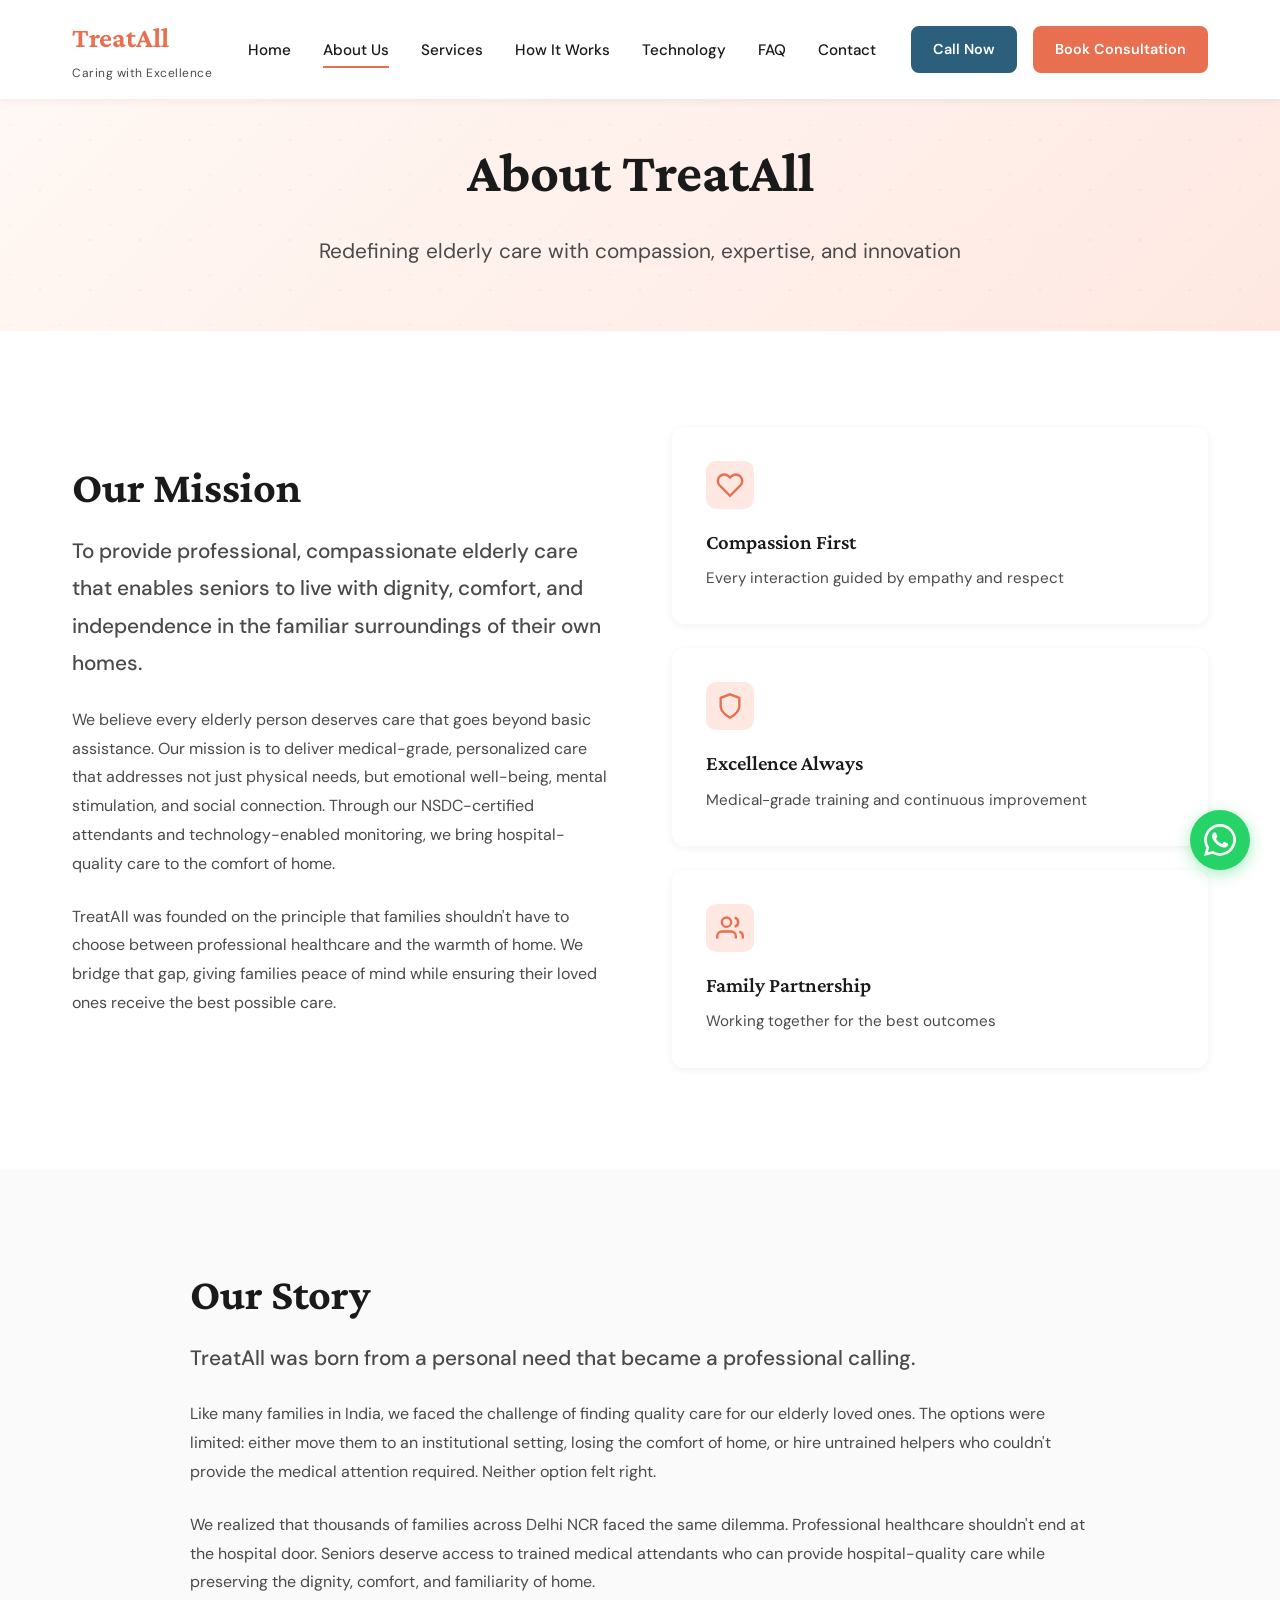
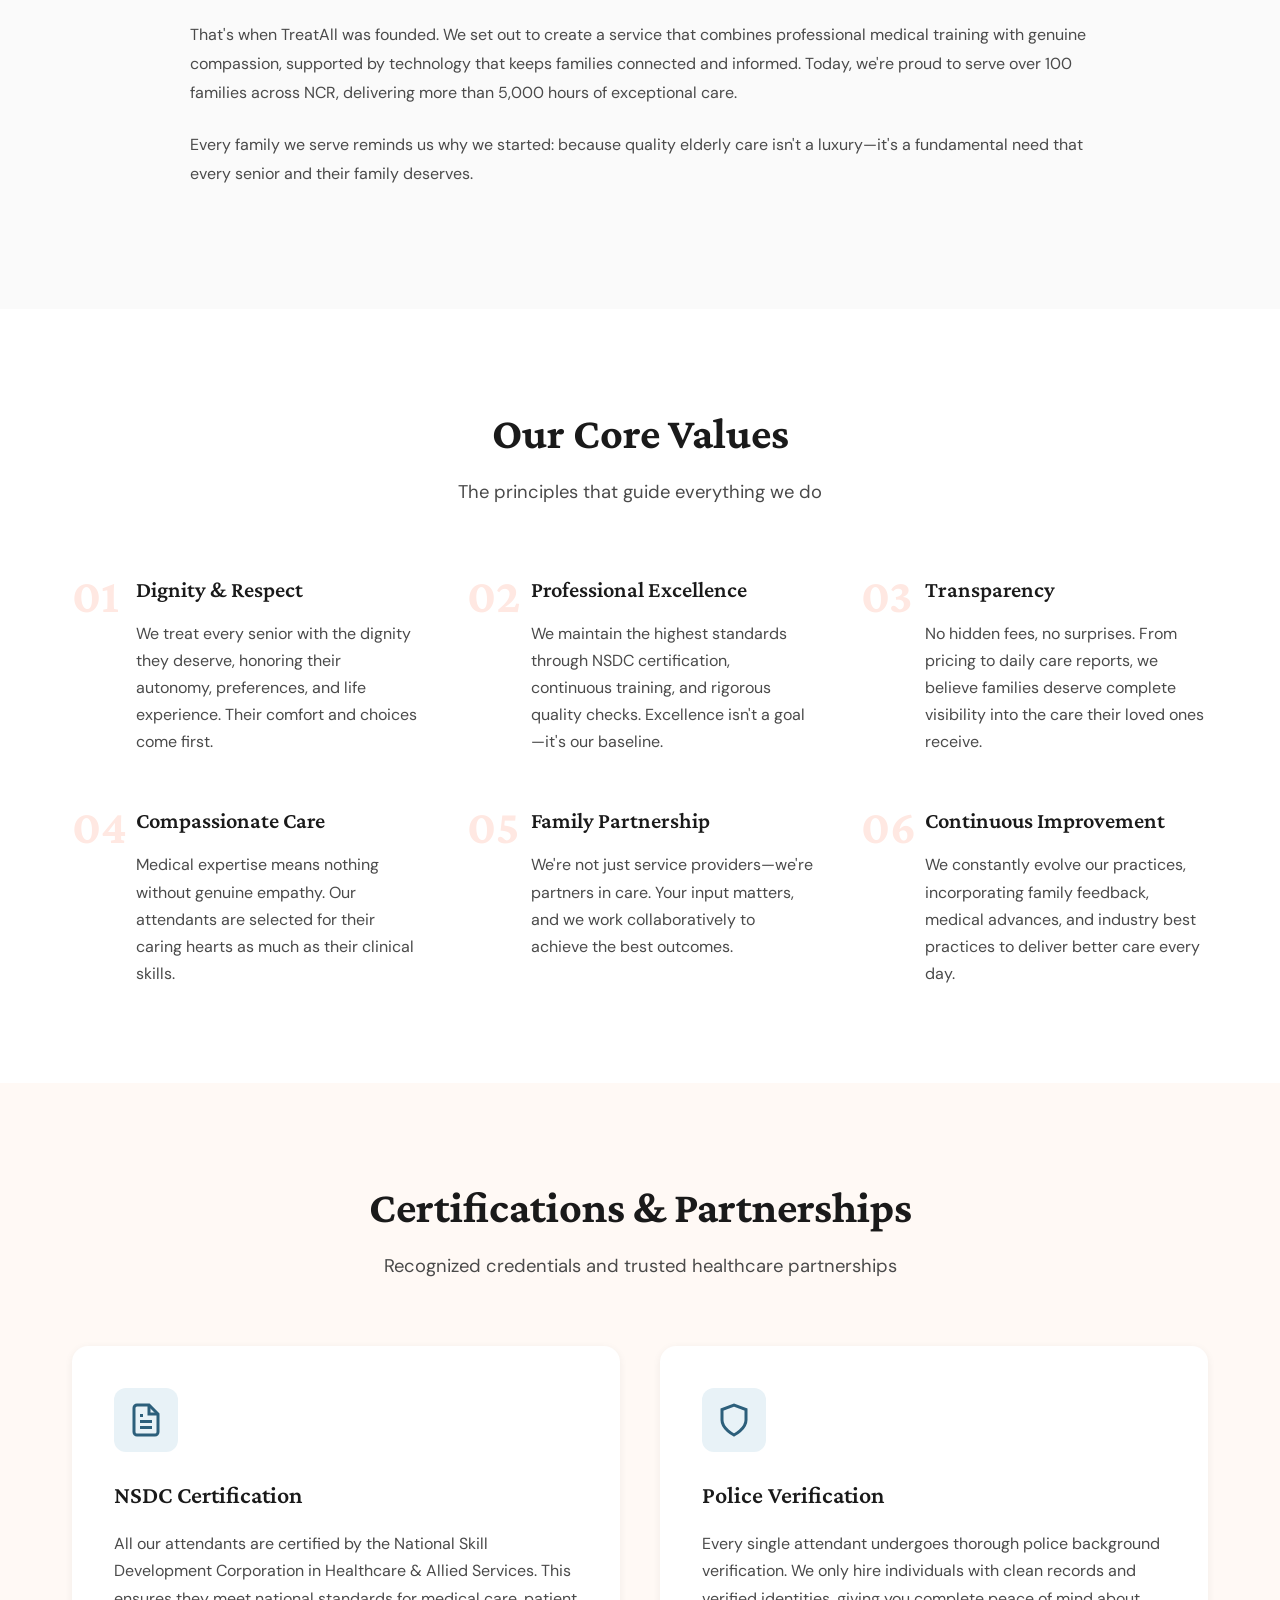
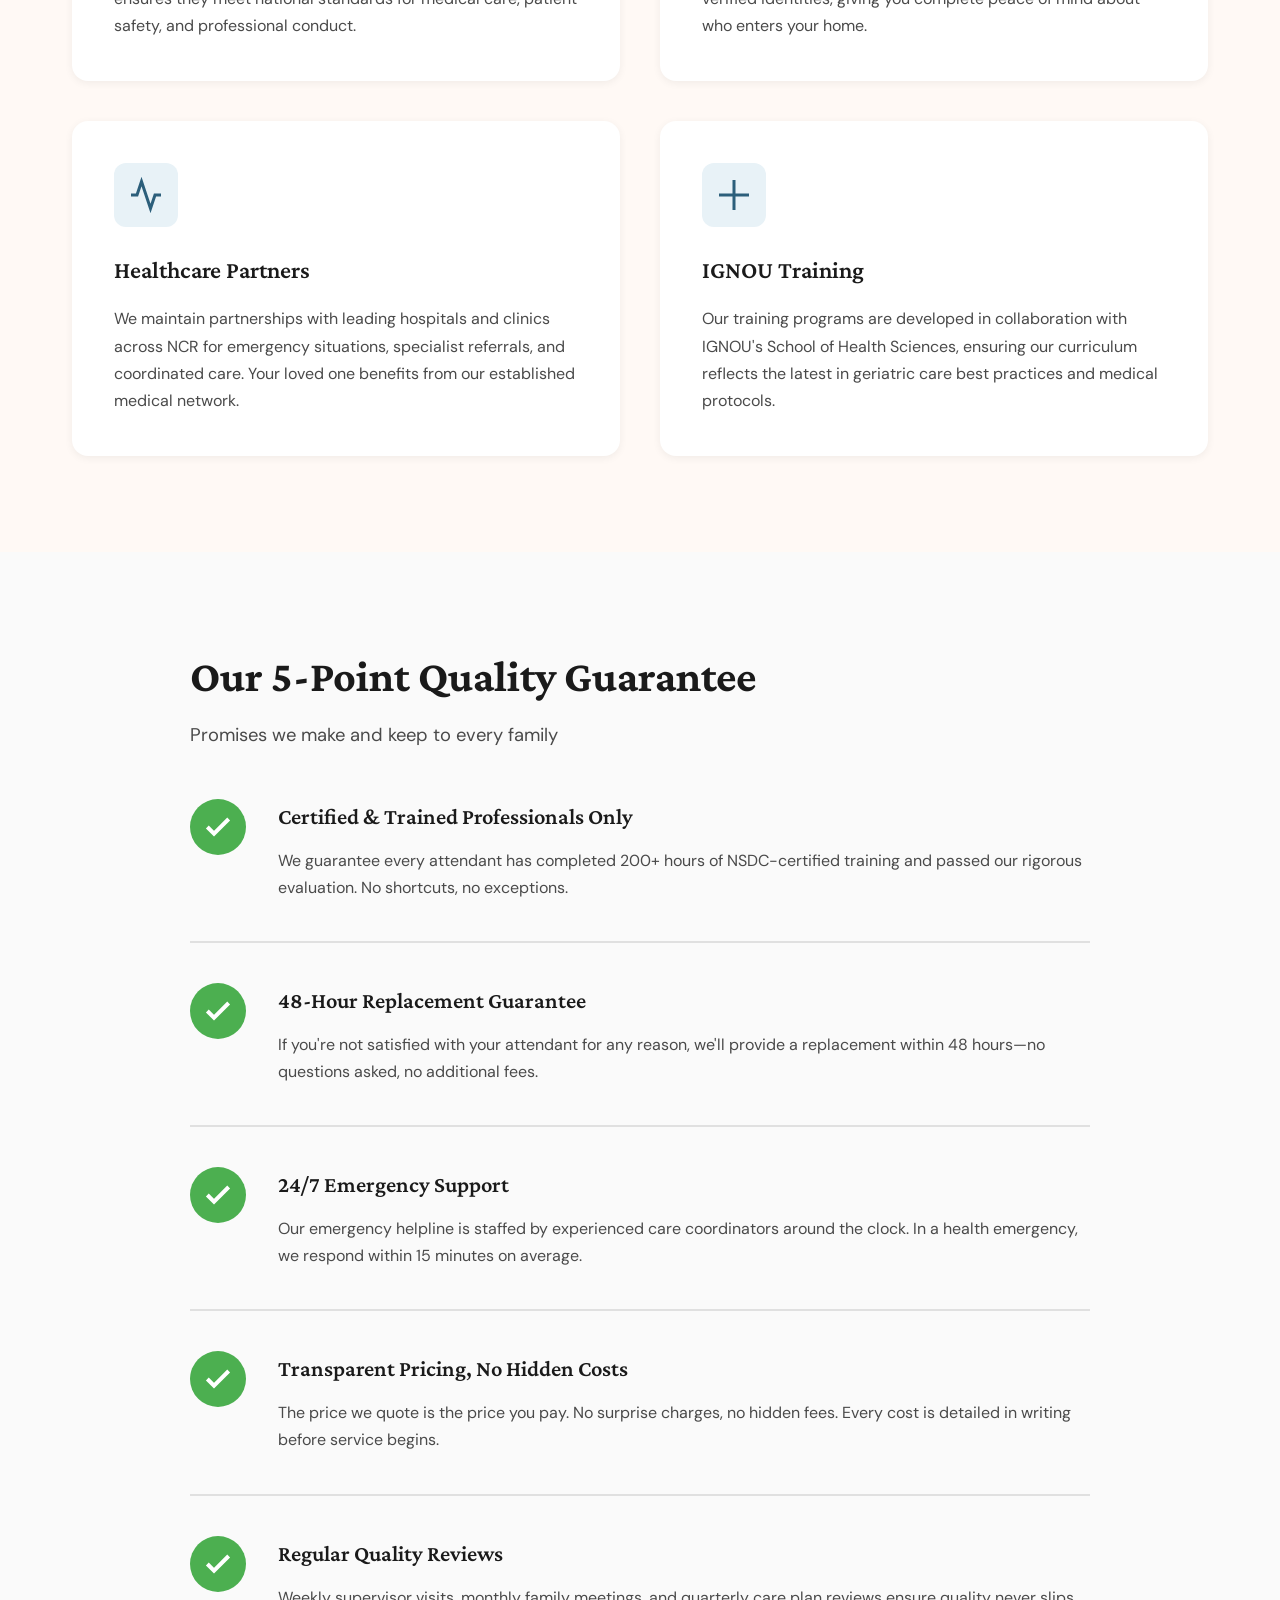
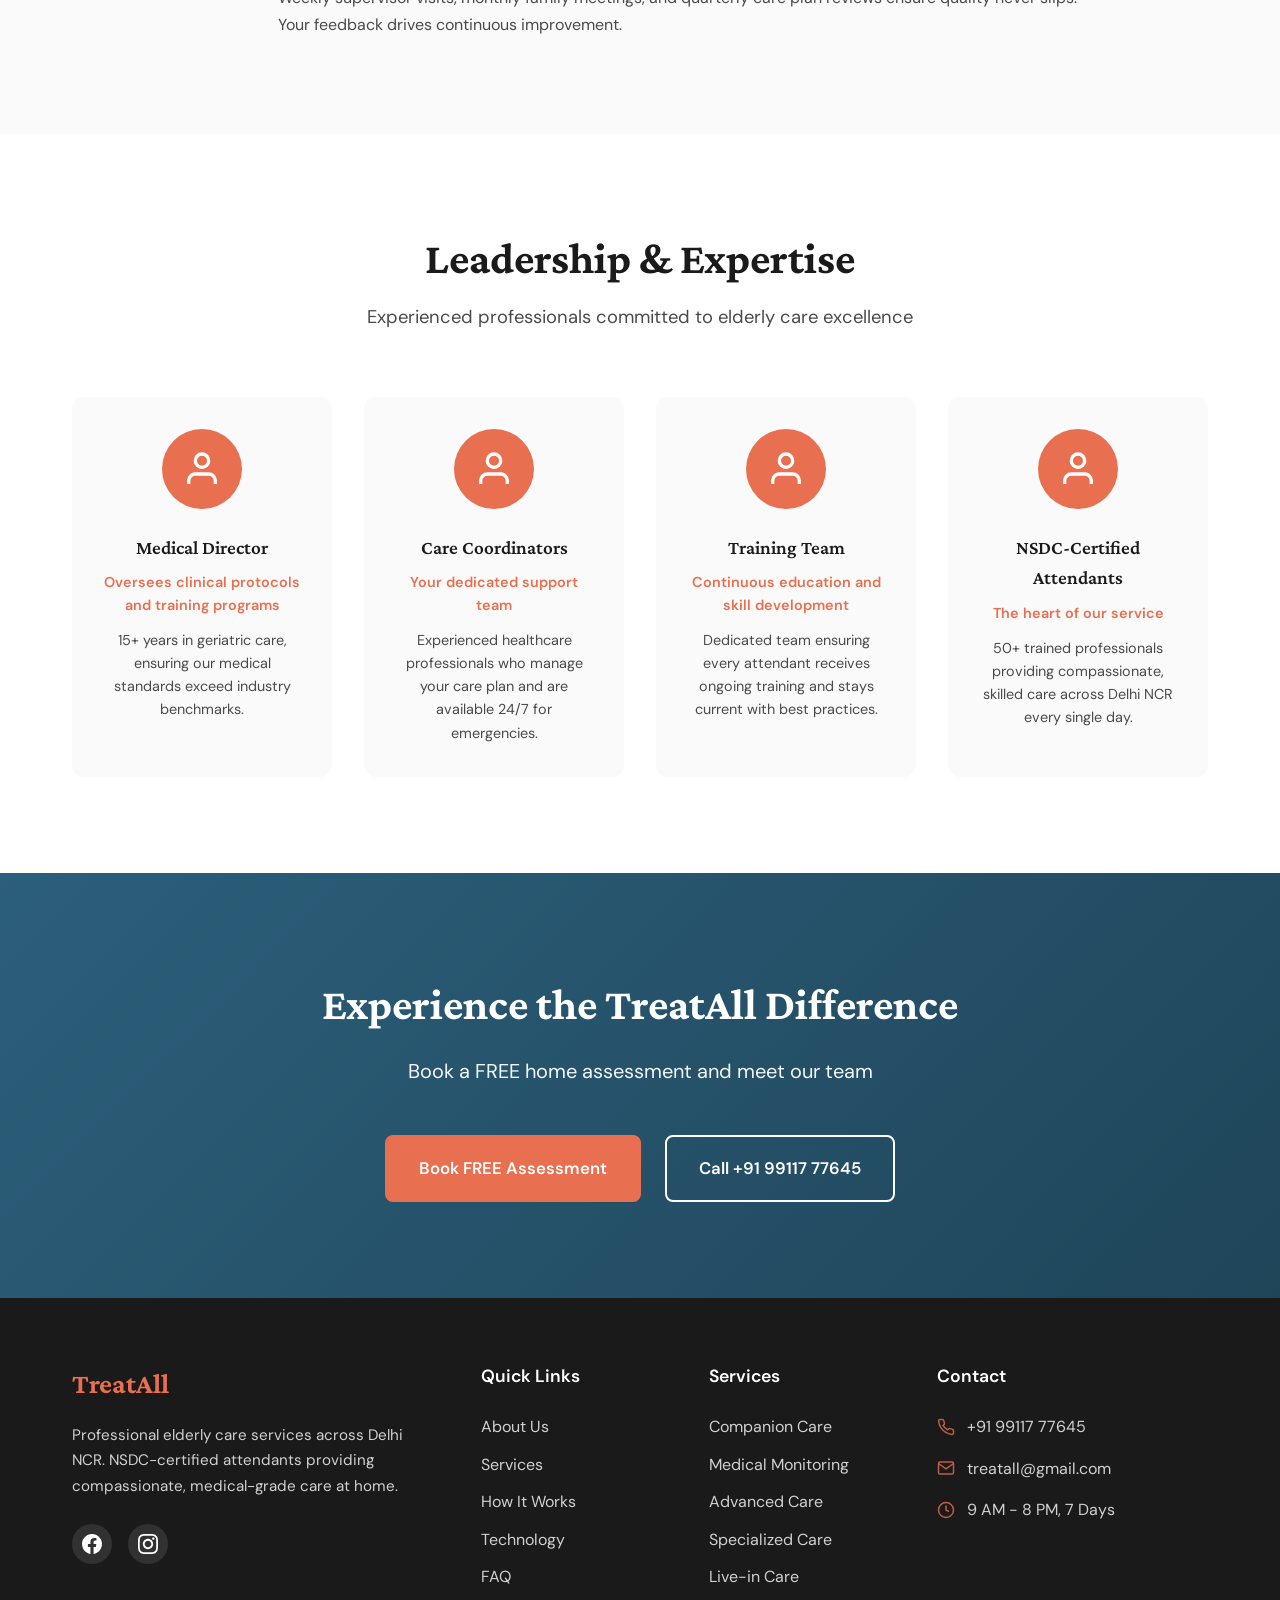
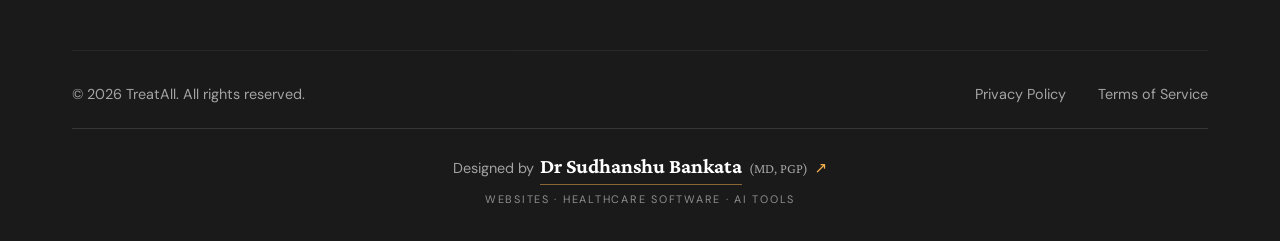
==== commit d030245a: "Add Designed by Dr Sudhanshu Bankata footer credit linking to lexmedix.in/services Co-Authored-By: C" ====
--- a/about.html
+++ b/about.html
@@ -8,7 +8,7 @@
     <link rel="preconnect" href="https://fonts.googleapis.com">
     <link rel="preconnect" href="https://fonts.gstatic.com" crossorigin>
     <link href="https://fonts.googleapis.com/css2?family=Crimson+Pro:wght@400;600;700&family=DM+Sans:wght@400;500;700&display=swap" rel="stylesheet">
-    <link rel="stylesheet" href="styles.css">
+    <link rel="stylesheet" href="styles.css?v=cea196c8">
 </head>
 <body>
     <!-- Navigation -->
@@ -429,7 +429,8 @@
                     <a href="#">Terms of Service</a>
                 </div>
             </div>
-        </div>
+        <div class="made-by"><a class="mb" href="https://lexmedix.in/services/" target="_blank" rel="noopener" aria-label="Designed by Dr Sudhanshu Bankata (MD, PGP). Website, software and AI services at Lexmedix. Opens in a new tab"><span class="mb-main"><span class="mb-pre">Designed by</span> <span class="mb-name">Dr Sudhanshu Bankata</span> <span class="mb-cred">(MD, PGP)</span><span class="mb-arrow" aria-hidden="true">&#8599;</span></span><span class="mb-sub" aria-hidden="true">Websites &middot; Healthcare software &middot; AI tools</span></a></div>
+</div>
     </footer>
 
     <!-- WhatsApp Float Button -->
--- a/styles.css
+++ b/styles.css
@@ -2096,3 +2096,19 @@
         font-size: 1.75rem;
     }
 }
+
+/* ---------- Designer credit ("Designed by", footer) ---------- */
+.made-by { margin-top: 22px; padding-top: 20px; border-top: 1px solid var(--mb-line); display: flex; justify-content: center; text-align: center; min-width: 0; }
+.made-by .mb { display: inline-flex; flex-direction: column; align-items: center; gap: 6px; min-height: 44px; justify-content: center; max-width: 100%; color: var(--mb-text); text-decoration: none; overflow-wrap: anywhere; }
+.made-by .mb:hover { text-decoration: none; color: var(--mb-text); }
+.made-by .mb-main { display: inline-flex; flex-wrap: wrap; align-items: baseline; justify-content: center; gap: 0 .4em; min-width: 0; }
+.made-by .mb-pre { font-family: var(--mb-pre-font); font-style: var(--mb-pre-style, normal); font-size: var(--mb-pre-size, 1.1rem); color: var(--mb-muted); letter-spacing: var(--mb-pre-ls, 0); text-transform: var(--mb-pre-tt, none); }
+.made-by .mb-name { font-family: var(--mb-name-font); font-weight: var(--mb-name-weight, 600); font-size: var(--mb-name-size, 1.05rem); letter-spacing: var(--mb-name-ls, 0); text-transform: var(--mb-name-tt, none); color: var(--mb-name-color, var(--mb-text)); padding-bottom: 2px; border-bottom: 1px solid var(--mb-rest); background: linear-gradient(var(--mb-accent), var(--mb-accent)) 0 100% / 0 2px no-repeat; transition: background-size .35s ease; }
+.made-by .mb-cred { font-family: var(--mb-cred-font, var(--mb-name-font)); font-size: .86rem; color: var(--mb-muted); }
+.made-by .mb-arrow { font-family: system-ui, "Segoe UI Symbol", sans-serif; color: var(--mb-accent); display: inline-block; transition: transform .25s ease; font-size: .95em; }
+.made-by .mb-sub { font-family: var(--mb-sub-font); font-size: .68rem; letter-spacing: .16em; text-transform: uppercase; color: var(--mb-muted); opacity: .85; }
+.made-by .mb:hover .mb-name, .made-by .mb:focus-visible .mb-name { background-size: 100% 2px; }
+.made-by .mb:hover .mb-arrow, .made-by .mb:focus-visible .mb-arrow { transform: translate(3px, -3px); }
+.made-by .mb:focus-visible { outline: 2px solid var(--mb-accent); outline-offset: 4px; border-radius: 4px; }
+@media (prefers-reduced-motion: reduce) { .made-by .mb-name, .made-by .mb-arrow { transition: none; } }
+.made-by { --mb-line: rgba(255,255,255,.12); --mb-text: #fff; --mb-muted: rgba(255,255,255,.6); --mb-accent: var(--accent); --mb-rest: rgba(248,177,79,.5); --mb-pre-font: 'DM Sans', system-ui, sans-serif; --mb-pre-size: .9rem; --mb-name-font: 'Crimson Pro', Georgia, serif; --mb-name-weight: 700; --mb-name-size: 1.3rem; --mb-name-color: #fff; --mb-sub-font: 'DM Sans', system-ui, sans-serif; }
